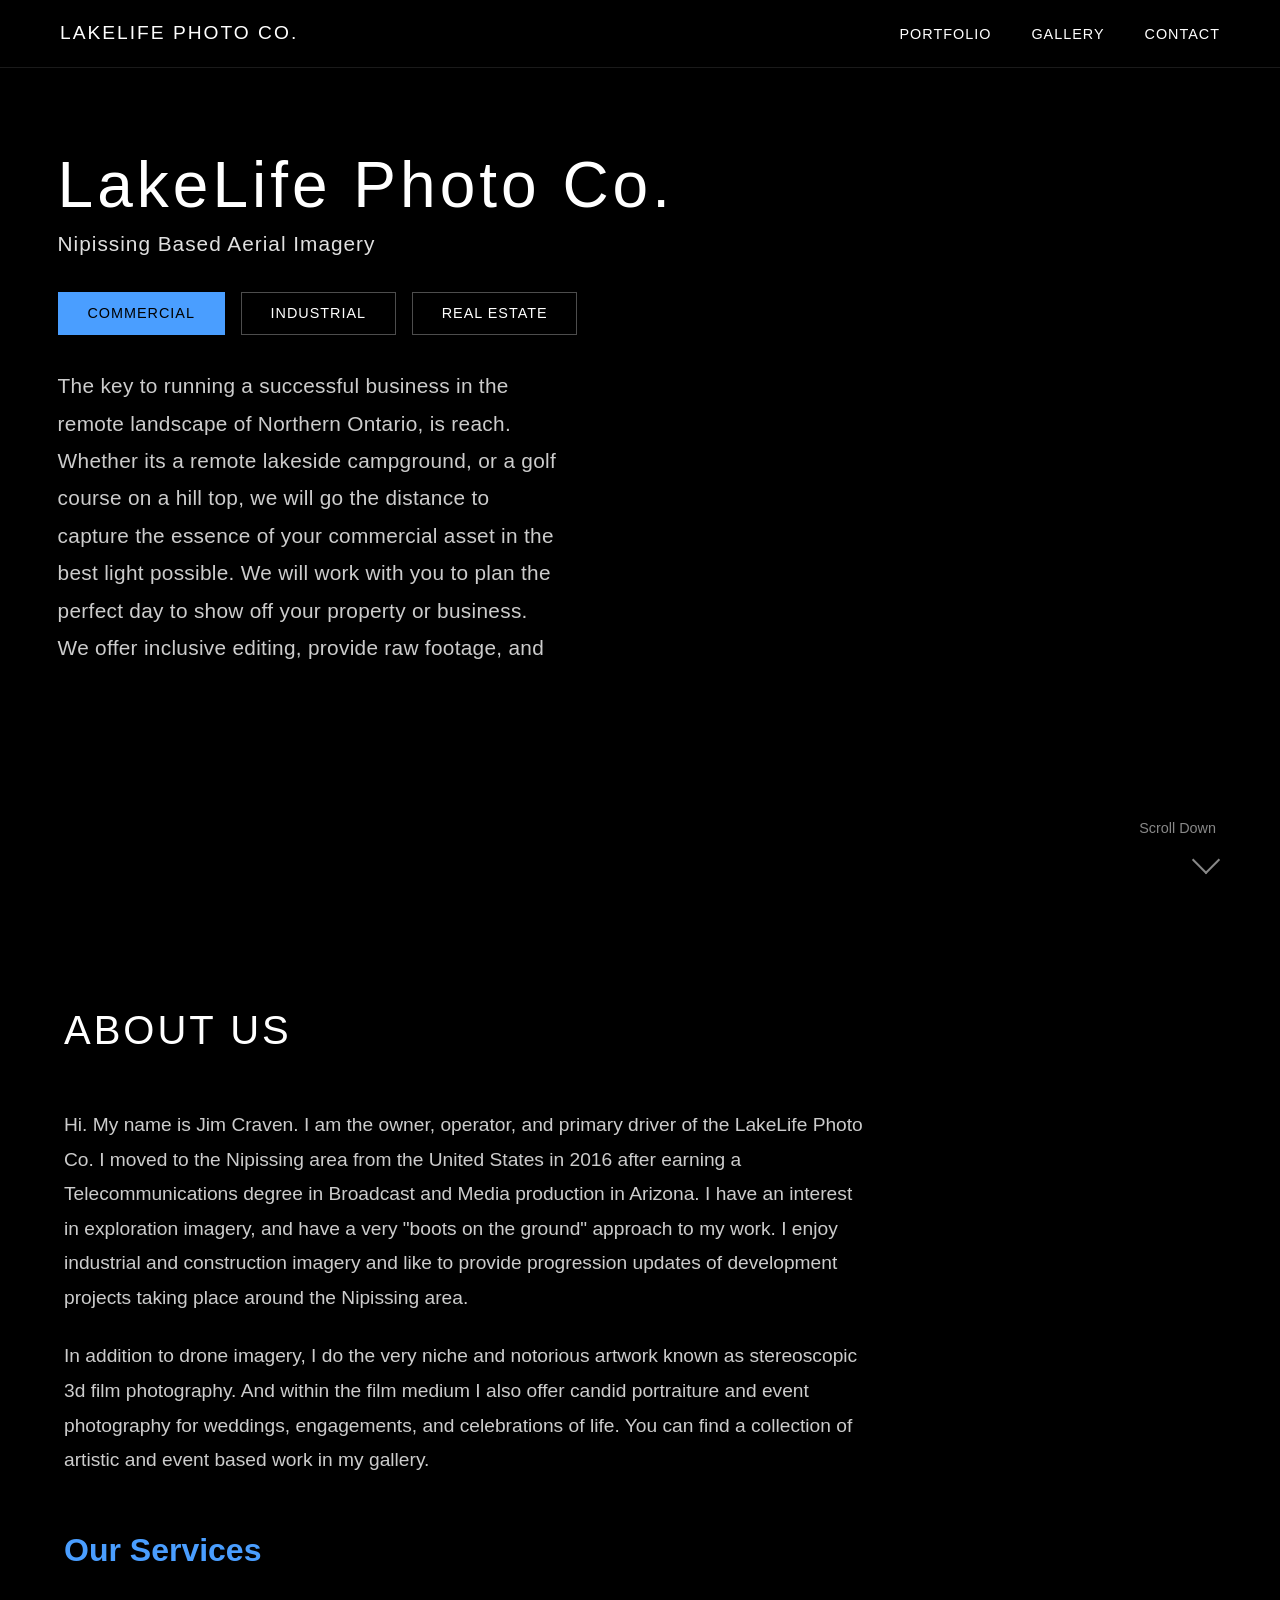
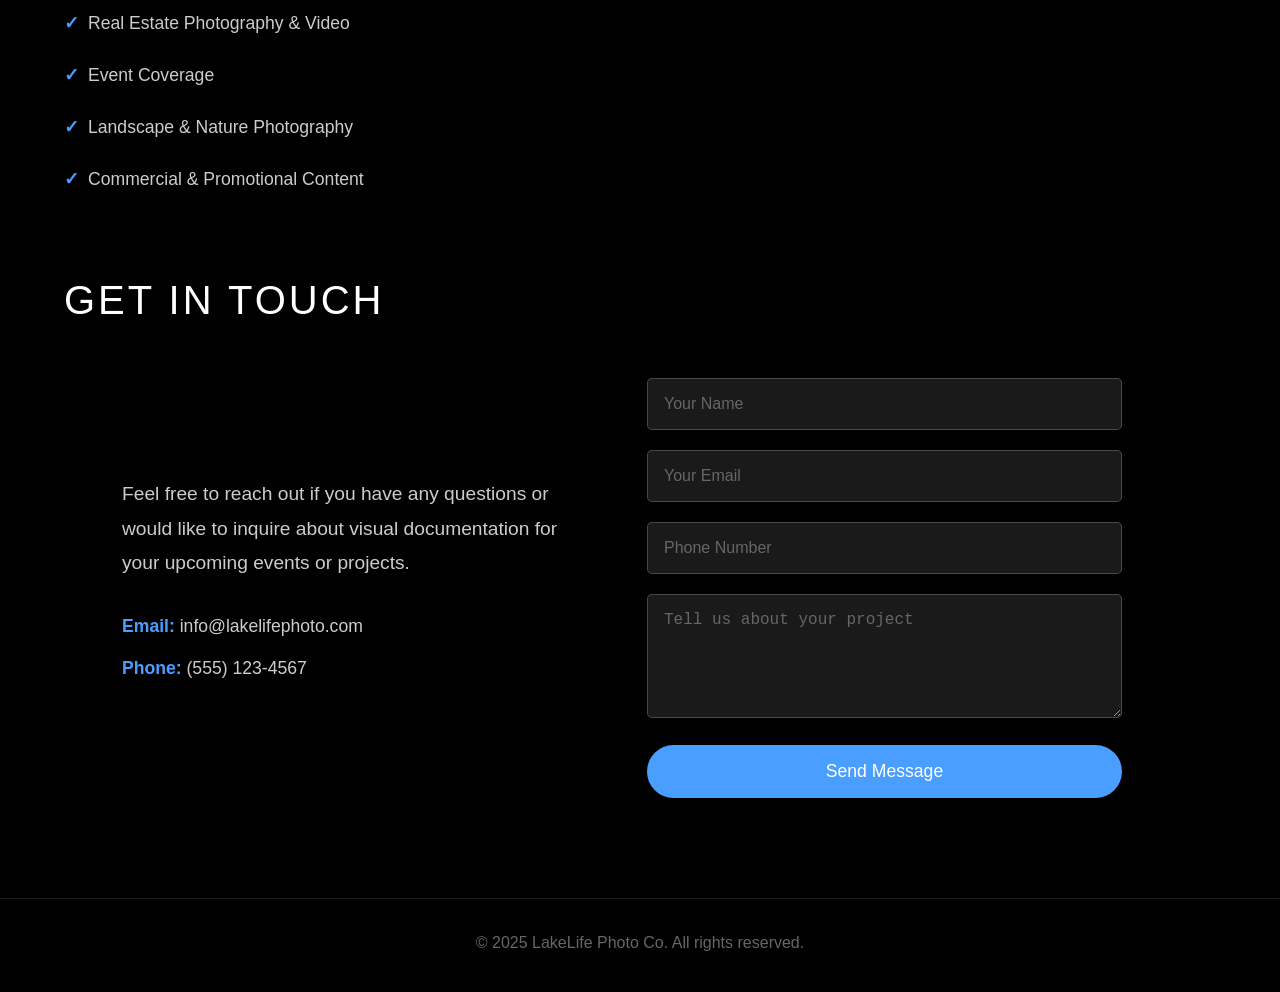
==== index.html @ 3dc4bd04 "Initial commit: Add drone website files" ====
<!DOCTYPE html>
<html lang="en">
<head>
    <meta charset="UTF-8">
    <meta name="viewport" content="width=device-width, initial-scale=1.0">
    <title>LakeLife Photo Co. - Drone Photography</title>
    <link rel="stylesheet" href="styles.css">
</head>
<body id="top">
    <!-- Navigation Bar -->
    <nav id="navbar">
        <div class="nav-container">
            <a href="#top" class="logo">LakeLife Photo Co.</a>
            <ul class="nav-links">
                <li><a href="#portfolio">Portfolio</a></li>
                <li><a href="gallery.html">Gallery</a></li>
                <li><a href="#contact">Contact</a></li>
            </ul>
            <div class="mobile-menu-toggle">
                <span></span>
                <span></span>
                <span></span>
            </div>
        </div>
    </nav>

    <!-- Hero Section -->
    <section id="portfolio" class="hero">
        <video class="hero-video active" autoplay muted playsinline data-sector="commercial" data-index="0">
            <source src="assets/commercial-1.mp4" type="video/mp4">
        </video>
        <video class="hero-video" muted playsinline data-sector="commercial" data-index="1">
            <source src="assets/commercial-2.mp4" type="video/mp4">
        </video>
        <video class="hero-video" muted playsinline data-sector="industrial" data-index="0">
            <source src="assets/industrial-1.mp4" type="video/mp4">
        </video>
        <video class="hero-video" muted playsinline data-sector="industrial" data-index="1">
            <source src="assets/industrial-2.mp4" type="video/mp4">
        </video>
        <video class="hero-video" muted playsinline data-sector="industrial" data-index="2">
            <source src="assets/industrial-3.mp4" type="video/mp4">
        </video>
        <video class="hero-video" muted playsinline data-sector="realestate" data-index="0">
            <source src="assets/realestate-1.mp4" type="video/mp4">
        </video>
        <video class="hero-video" muted playsinline data-sector="realestate" data-index="1">
            <source src="assets/realestate-2.mp4" type="video/mp4">
        </video>
        <div class="hero-content">
            <h1>LakeLife Photo Co.</h1>
            <p class="tagline">Nipissing Based Aerial Imagery</p>
            <div class="sector-buttons">
                <button class="sector-btn" data-sector="commercial">Commercial</button>
                <button class="sector-btn" data-sector="industrial">Industrial</button>
                <button class="sector-btn" data-sector="realestate">Real Estate</button>
            </div>
            <div class="sector-description">
                <div class="description-text" data-sector="commercial">
                    <p>The key to running a successful business in the remote landscape of Northern Ontario, is reach. Whether its a remote lakeside campground, or a golf course on a hill top, we will go the distance to capture the essence of your commercial asset in the best light possible. We will work with you to plan the perfect day to show off your property or business. We offer inclusive editing, provide raw footage, and</p>
                </div>
                <div class="description-text" data-sector="industrial">
                    <p>Getting imagery of big rigs and industrial equipment is always a privilege . Our goal is to help your company show off your construction projects from start to finish. That considered, industrial projects will often require repeat visits in order to document a clear progression of construction.</p>
                    <p>We offer detailed and service contracts that lock in designated routine visits to a location, and well as options for on demand visit requests. If something exciting is going on at the jobsite that wasn't explicitly defined in the contract, we do what we can to facilitate capturing key moments in development, at a moments notice.</p>
                </div>
                <div class="description-text" data-sector="realestate">
                    <p>Lorem ipsum dolor sit amet, consectetur adipiscing elit. Duis aute irure dolor in reprehenderit in voluptate velit esse cillum. Captivating real estate imagery that helps properties stand out and sell faster.</p>
                </div>
            </div>
        </div>
        <div class="scroll-indicator">
            <span>Scroll Down</span>
            <div class="arrow"></div>
        </div>
    </section>


    <!-- About/Contact Section -->
    <section id="contact" class="about contact">
        <div class="container">
            <h2>About Us</h2>
            <div class="about-content">
                <div class="about-text">
                    <p>Hi. My name is Jim Craven. I am the owner, operator, and primary driver of the LakeLife Photo Co. I moved to the Nipissing area from the United States in 2016 after earning a Telecommunications degree in Broadcast and Media production in Arizona. I have an interest in exploration imagery, and have a very "boots on the ground" approach to my work. I enjoy industrial and construction imagery and like to provide progression updates of development projects taking place around the Nipissing area.</p>
                    <p>In addition to drone imagery, I do the very niche and notorious artwork known as stereoscopic 3d film photography. And within the film medium I also offer candid portraiture and event photography for weddings, engagements, and celebrations of life. You can find a collection of artistic and event based work in my gallery.</p>
                    <div class="services">
                        <h3>Our Services</h3>
                        <ul>
                            <li>Real Estate Photography & Video</li>
                            <li>Event Coverage</li>
                            <li>Landscape & Nature Photography</li>
                            <li>Commercial & Promotional Content</li>
                        </ul>
                    </div>
                </div>
            </div>

            <h2 style="margin-top: 4rem;">Get In Touch</h2>
            <div class="contact-content">
                <div class="contact-info">
                    <p>Feel free to reach out if you have any questions or would like to inquire about visual documentation for your upcoming events or projects.</p>
                    <div class="info-item">
                        <strong>Email:</strong> info@lakelifephoto.com
                    </div>
                    <div class="info-item">
                        <strong>Phone:</strong> (555) 123-4567
                    </div>
                </div>
                <form class="contact-form">
                    <div class="form-group">
                        <input type="text" placeholder="Your Name" required>
                    </div>
                    <div class="form-group">
                        <input type="email" placeholder="Your Email" required>
                    </div>
                    <div class="form-group">
                        <input type="tel" placeholder="Phone Number">
                    </div>
                    <div class="form-group">
                        <textarea placeholder="Tell us about your project" rows="5" required></textarea>
                    </div>
                    <button type="submit" class="submit-button">Send Message</button>
                </form>
            </div>
        </div>
    </section>

    <!-- Footer -->
    <footer>
        <div class="container">
            <p>&copy; 2025 LakeLife Photo Co. All rights reserved.</p>
        </div>
    </footer>

    <script src="script.js"></script>
</body>
</html>
---- styles.css ----
/* Reset and Base Styles */
* {
    margin: 0;
    padding: 0;
    box-sizing: border-box;
}

html {
    scroll-behavior: smooth;
}

body {
    font-family: -apple-system, BlinkMacSystemFont, 'Inter', 'Helvetica Neue', Arial, sans-serif;
    background-color: #000000;
    color: #ffffff;
    line-height: 1.5;
    font-weight: 300;
    -webkit-font-smoothing: antialiased;
    -moz-osx-font-smoothing: grayscale;
    overflow-y: scroll;
    height: 100vh;
}

.container {
    max-width: 1200px;
    margin: 0 auto;
    padding: 0 20px;
}

/* Navigation Bar */
#navbar {
    position: fixed;
    top: 0;
    width: 100%;
    background-color: rgba(0, 0, 0, 0.95);
    backdrop-filter: blur(10px);
    z-index: 1000;
    border-bottom: 1px solid rgba(255, 255, 255, 0.1);
}

.nav-container {
    max-width: 1200px;
    margin: 0 auto;
    display: flex;
    justify-content: space-between;
    align-items: center;
    padding: 1.2rem 20px;
}

.logo {
    font-size: 1.2rem;
    font-weight: 400;
    letter-spacing: 2px;
    color: #ffffff;
    text-transform: uppercase;
    text-decoration: none;
    cursor: pointer;
    transition: color 0.3s ease;
}

.logo:hover {
    color: #4a9eff;
}

.nav-links {
    display: flex;
    list-style: none;
    gap: 2.5rem;
}

.nav-links a {
    color: #ffffff;
    text-decoration: none;
    font-size: 0.9rem;
    font-weight: 300;
    letter-spacing: 1px;
    text-transform: uppercase;
    transition: color 0.3s ease;
    position: relative;
}

.nav-links a:hover {
    color: #4a9eff;
}

.nav-links a::after {
    content: '';
    position: absolute;
    bottom: -5px;
    left: 0;
    width: 0;
    height: 2px;
    background-color: #4a9eff;
    transition: width 0.3s ease;
}

.nav-links a:hover::after {
    width: 100%;
}

.mobile-menu-toggle {
    display: none;
    flex-direction: column;
    cursor: pointer;
    gap: 5px;
}

.mobile-menu-toggle span {
    width: 25px;
    height: 3px;
    background-color: #ffffff;
    transition: all 0.3s ease;
}

/* Hero Section */
.hero {
    height: 100vh;
    display: flex;
    flex-direction: column;
    justify-content: flex-start;
    padding-top: 150px;
    position: relative;
    background-color: #000000;
    overflow: hidden;
}

.hero-video {
    position: absolute;
    top: 50%;
    right: 4.5%;
    transform: translateY(-50%);
    width: 62.5%;
    height: auto;
    object-fit: contain;
    opacity: 0;
    z-index: 1;
    display: none;
}

.hero-video.active {
    opacity: 1;
    display: block;
}

/* .hero::before {
    content: '';
    position: absolute;
    top: 0;
    left: 0;
    width: 100%;
    height: 100%;
    background: linear-gradient(120deg, rgba(0,0,0,1) 0%, rgba(0,0,0,1) 30%, rgba(0,0,0,0) 50%);
    z-index: 2;
    pointer-events: none;
} */

.hero-content {
    position: relative;
    z-index: 3;
    padding-left: 4.5%;
    max-width: 1200px;
}

.hero-content h1 {
    font-size: 4rem;
    font-weight: 200;
    margin-bottom: 0.5rem;
    letter-spacing: 4px;
    animation: fadeInUp 1s ease;
    text-align: left;
    line-height: 1.1;
    text-shadow: 0 4px 12px rgba(0, 0, 0, 0.8);
}

.tagline {
    font-size: 1.3rem;
    font-weight: 300;
    color: #e0e0e0;
    margin-bottom: 0.6rem;
    animation: fadeInUp 1s ease 0.2s backwards;
    text-align: left;
    letter-spacing: 1px;
    text-shadow: 0 3px 10px rgba(0, 0, 0, 0.8);
}

.sector-buttons {
    display: flex;
    gap: 1rem;
    margin-top: 2rem;
    animation: fadeInUp 1s ease 0.3s backwards;
}

.sector-btn {
    padding: 0.8rem 1.8rem;
    background-color: transparent;
    color: #ffffff;
    border: 1px solid rgba(255, 255, 255, 0.3);
    font-size: 0.9rem;
    font-weight: 300;
    letter-spacing: 1px;
    text-transform: uppercase;
    cursor: pointer;
    transition: all 0.3s ease;
    font-family: inherit;
    box-shadow: 0 4px 10px rgba(0, 0, 0, 0.6);
}

.sector-btn:hover {
    border-color: #4a9eff;
    color: #4a9eff;
    background-color: rgba(74, 158, 255, 0.1);
}

.sector-btn.active {
    background-color: #4a9eff;
    border-color: #4a9eff;
    color: #000000;
}

.sector-description {
    margin-top: 2rem;
    max-width: 500px;
    animation: fadeInUp 1s ease 0.4s backwards;
}

.description-text {
    display: none;
    font-size: 1.3rem;
    line-height: 1.8;
    color: #cccccc;
    font-weight: 300;
    letter-spacing: 0.3px;
}

.description-text[data-sector="commercial"] {
    display: block;
}

.description-text p {
    margin-bottom: 1.2rem;
}

.description-text p:last-child {
    margin-bottom: 0;
}

.scroll-indicator {
    position: absolute;
    bottom: 30px;
    right: 5%;
    display: flex;
    flex-direction: column;
    align-items: flex-end;
    color: #888888;
    animation: fadeInUp 1s ease 0.6s backwards;
    z-index: 2;
}

.scroll-indicator span {
    font-size: 0.9rem;
    margin-bottom: 10px;
}

.arrow {
    width: 20px;
    height: 20px;
    border-left: 2px solid #888888;
    border-bottom: 2px solid #888888;
    transform: rotate(-45deg);
    animation: bounce 2s infinite;
}

@keyframes fadeInUp {
    from {
        opacity: 0;
        transform: translateY(30px);
    }
    to {
        opacity: 1;
        transform: translateY(0);
    }
}

@keyframes bounce {
    0%, 20%, 50%, 80%, 100% {
        transform: rotate(-45deg) translateY(0);
    }
    40% {
        transform: rotate(-45deg) translateY(-10px);
    }
    60% {
        transform: rotate(-45deg) translateY(-5px);
    }
}

/* Portfolio Section */
.portfolio {
    padding: 100px 0;
    background-color: #000000;
}

.portfolio h2 {
    text-align: left;
    font-size: 2.5rem;
    font-weight: 300;
    margin-bottom: 3rem;
    letter-spacing: 3px;
    text-transform: uppercase;
}

.portfolio-grid {
    display: grid;
    grid-template-columns: repeat(auto-fit, minmax(350px, 1fr));
    gap: 30px;
    margin-top: 2rem;
}

.portfolio-item {
    position: relative;
    overflow: hidden;
    border-radius: 10px;
    aspect-ratio: 16/9;
    background-color: #1a1a1a;
    transition: transform 0.3s ease;
}

.portfolio-item:hover {
    transform: translateY(-5px);
}

.portfolio-item video {
    width: 100%;
    height: 100%;
    object-fit: cover;
    display: block;
}

.item-overlay {
    position: absolute;
    bottom: 0;
    left: 0;
    right: 0;
    padding: 1.5rem;
    background: linear-gradient(to top, rgba(0,0,0,0.9), transparent);
}

.item-overlay h3 {
    font-size: 1.3rem;
    color: #ffffff;
}

.placeholder {
    display: flex;
    align-items: center;
    justify-content: center;
    background-color: #000000;
    border: 2px dashed rgba(255, 255, 255, 0.2);
}

.placeholder-text {
    color: #666666;
    font-size: 1.1rem;
}

/* About Section */
.about {
    min-height: 100vh;
    padding: 100px 0;
    background-color: #000000;
}

.about .container {
    margin: 0;
    margin-left: 0;
    padding-left: 5%;
}

.about h2 {
    text-align: left;
    font-size: 2.5rem;
    font-weight: 300;
    margin-bottom: 3rem;
    letter-spacing: 3px;
    text-transform: uppercase;
}

.about-content {
    max-width: 800px;
}

.about-text p {
    font-size: 1.2rem;
    line-height: 1.8;
    margin-bottom: 1.5rem;
    color: #cccccc;
}

.services {
    margin-top: 3rem;
}

.services h3 {
    font-size: 2rem;
    margin-bottom: 1.5rem;
    color: #4a9eff;
}

.services ul {
    list-style: none;
}

.services li {
    font-size: 1.1rem;
    padding: 0.8rem 0;
    padding-left: 1.5rem;
    position: relative;
    color: #cccccc;
}

.services li::before {
    content: '✓';
    position: absolute;
    left: 0;
    color: #4a9eff;
    font-weight: bold;
}

/* Contact Section */
.contact {
    min-height: 100vh;
    padding: 100px 0;
    background-color: #000000;
}

.contact h2 {
    text-align: left;
    font-size: 2.5rem;
    font-weight: 300;
    margin-bottom: 3rem;
    letter-spacing: 3px;
    text-transform: uppercase;
}

.contact-content {
    display: grid;
    grid-template-columns: 1fr 1fr;
    gap: 50px;
    max-width: 1000px;
    margin: 0 auto;
}

.contact-info {
    display: flex;
    flex-direction: column;
    justify-content: center;
}

.contact-info p {
    font-size: 1.2rem;
    line-height: 1.8;
    margin-bottom: 2rem;
    color: #cccccc;
}

.info-item {
    margin-bottom: 1rem;
    font-size: 1.1rem;
    color: #cccccc;
}

.info-item strong {
    color: #4a9eff;
}

.contact-form {
    display: flex;
    flex-direction: column;
    gap: 20px;
}

.form-group input,
.form-group textarea {
    width: 100%;
    padding: 1rem;
    background-color: #1a1a1a;
    border: 1px solid rgba(255, 255, 255, 0.2);
    border-radius: 5px;
    color: #ffffff;
    font-size: 1rem;
    transition: border-color 0.3s ease;
}

.form-group input:focus,
.form-group textarea:focus {
    outline: none;
    border-color: #4a9eff;
}

.form-group input::placeholder,
.form-group textarea::placeholder {
    color: #666666;
}

.submit-button {
    padding: 1rem 2rem;
    background-color: #4a9eff;
    color: #ffffff;
    border: none;
    border-radius: 50px;
    font-size: 1.1rem;
    cursor: pointer;
    transition: all 0.3s ease;
}

.submit-button:hover {
    background-color: #3a8eef;
    transform: translateY(-2px);
    box-shadow: 0 5px 15px rgba(74, 158, 255, 0.3);
}

/* Footer */
footer {
    padding: 2rem 0;
    background-color: #000000;
    text-align: center;
    border-top: 1px solid rgba(255, 255, 255, 0.1);
}

footer p {
    color: #666666;
}

/* Responsive Design */
@media (max-width: 768px) {
    .nav-links {
        display: none;
    }

    .mobile-menu-toggle {
        display: flex;
    }

    .hero-content {
        padding-left: 5%;
    }

    .hero-content h1 {
        font-size: 2.5rem;
    }

    .tagline {
        font-size: 1.2rem;
    }

    .sectors {
        font-size: 1rem;
    }

    .scroll-indicator {
        left: 5%;
    }

    .portfolio h2,
    .about h2,
    .contact h2 {
        font-size: 2rem;
    }

    .portfolio-grid {
        grid-template-columns: 1fr;
    }

    .contact-content {
        grid-template-columns: 1fr;
    }

    .services h3 {
        font-size: 1.5rem;
    }
}

@media (max-width: 480px) {
    .hero-content h1 {
        font-size: 2rem;
    }

    .tagline {
        font-size: 1rem;
    }

    .cta-button {
        padding: 0.8rem 1.8rem;
        font-size: 1rem;
    }
}
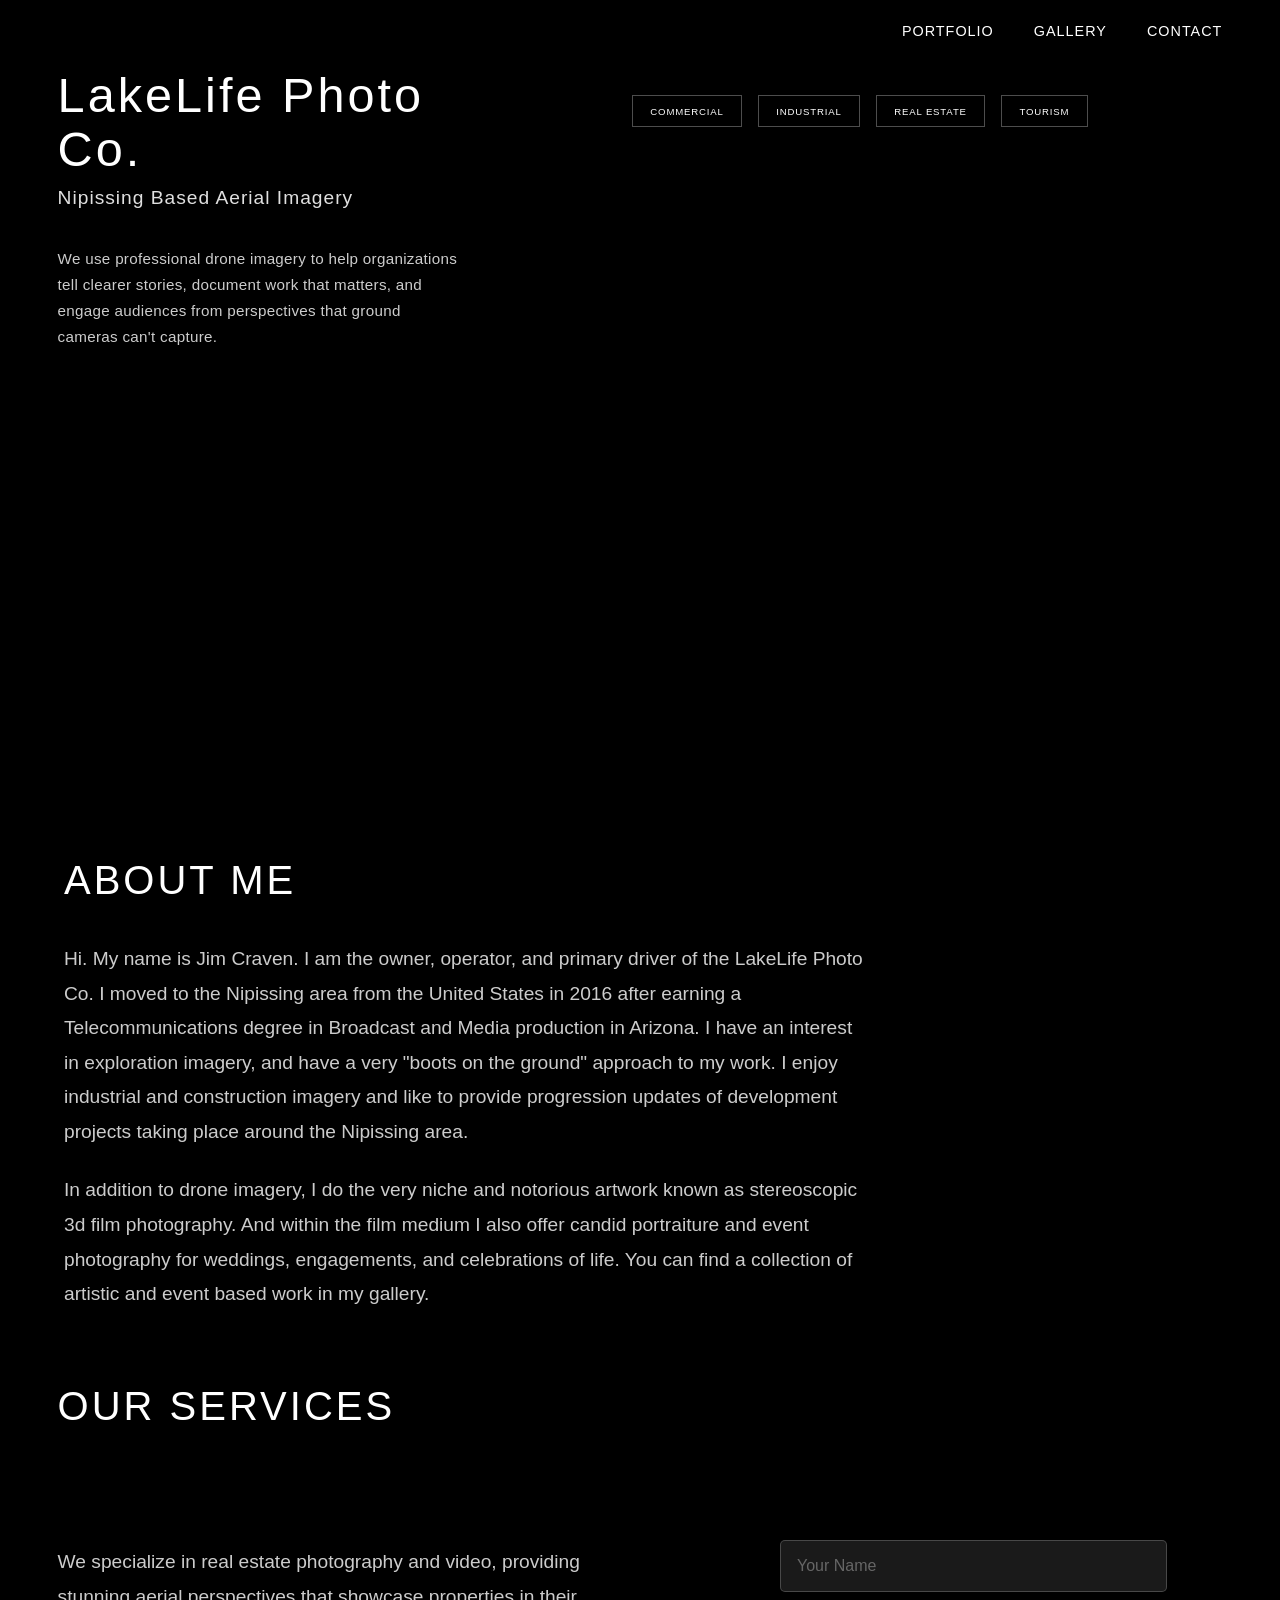
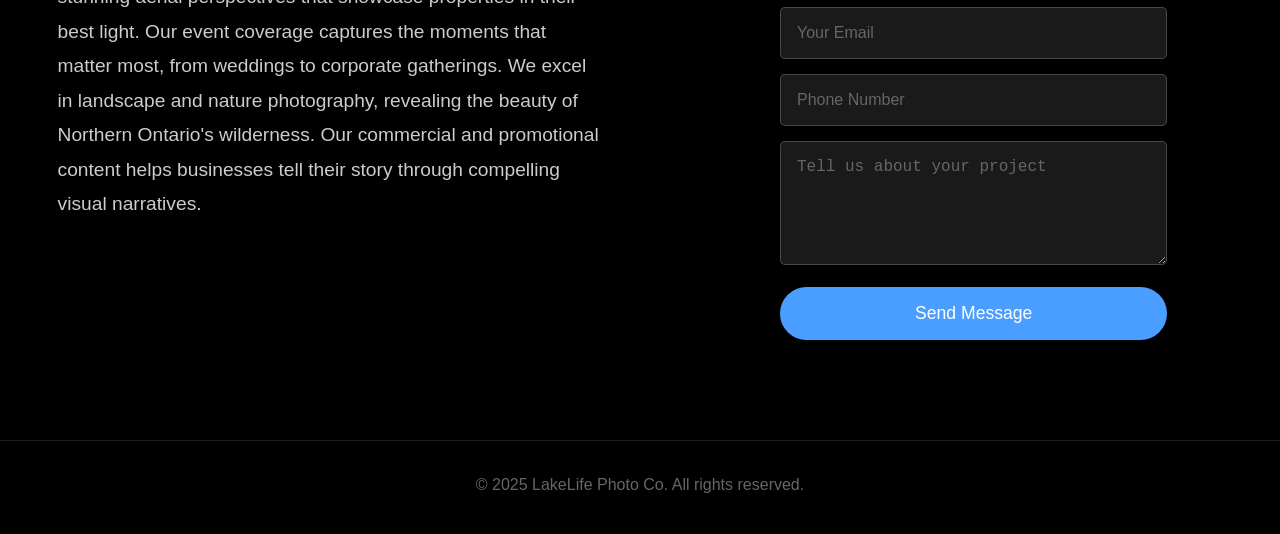
==== commit b43a0aed: "Save two-column layout with sector switching - Left column: Title, tagline, and value statements - R" ====
--- a/index.html
+++ b/index.html
@@ -10,7 +10,6 @@
     <!-- Navigation Bar -->
     <nav id="navbar">
         <div class="nav-container">
-            <a href="#top" class="logo">LakeLife Photo Co.</a>
             <ul class="nav-links">
                 <li><a href="#portfolio">Portfolio</a></li>
                 <li><a href="gallery.html">Gallery</a></li>
@@ -26,48 +25,75 @@
 
     <!-- Hero Section -->
     <section id="portfolio" class="hero">
-        <video class="hero-video active" autoplay muted playsinline data-sector="commercial" data-index="0">
-            <source src="assets/commercial-1.mp4" type="video/mp4">
-        </video>
-        <video class="hero-video" muted playsinline data-sector="commercial" data-index="1">
-            <source src="assets/commercial-2.mp4" type="video/mp4">
-        </video>
-        <video class="hero-video" muted playsinline data-sector="industrial" data-index="0">
-            <source src="assets/industrial-1.mp4" type="video/mp4">
-        </video>
-        <video class="hero-video" muted playsinline data-sector="industrial" data-index="1">
-            <source src="assets/industrial-2.mp4" type="video/mp4">
-        </video>
-        <video class="hero-video" muted playsinline data-sector="industrial" data-index="2">
-            <source src="assets/industrial-3.mp4" type="video/mp4">
-        </video>
-        <video class="hero-video" muted playsinline data-sector="realestate" data-index="0">
-            <source src="assets/realestate-1.mp4" type="video/mp4">
-        </video>
-        <video class="hero-video" muted playsinline data-sector="realestate" data-index="1">
-            <source src="assets/realestate-2.mp4" type="video/mp4">
-        </video>
-        <div class="hero-content">
-            <h1>LakeLife Photo Co.</h1>
-            <p class="tagline">Nipissing Based Aerial Imagery</p>
-            <div class="sector-buttons">
-                <button class="sector-btn" data-sector="commercial">Commercial</button>
-                <button class="sector-btn" data-sector="industrial">Industrial</button>
-                <button class="sector-btn" data-sector="realestate">Real Estate</button>
+        <div class="hero-layout">
+            <!-- Left Column: Title and Tagline -->
+            <div class="hero-content">
+                <h1>LakeLife Photo Co.</h1>
+                <p class="tagline">Nipissing Based Aerial Imagery</p>
+
+                <div class="sector-description">
+                    <div class="description-text active" data-sector="default">
+                        <p>We use professional drone imagery to help organizations tell clearer stories, document work that matters, and engage audiences from perspectives that ground cameras can't capture.</p>
+                    </div>
+                    <div class="description-text" data-sector="commercial">
+                        <p>The key to running a successful business in the remote landscape of Northern Ontario, is reach. Whether it's a remote lakeside campground, or a golf course on a hill top, we will go the distance to capture the essence of your commercial asset in the best light possible.</p>
+                    </div>
+                    <div class="description-text" data-sector="industrial">
+                        <p>Getting imagery of big rigs and industrial equipment is always a privilege. Our goal is to help your company show off your construction projects from start to finish. We offer detailed service contracts that lock in designated routine visits to a location, as well as options for on demand visit requests.</p>
+                    </div>
+                    <div class="description-text" data-sector="realestate">
+                        <p>Captivating real estate imagery that helps properties stand out and sell faster. Our aerial perspectives showcase homes and land in their best light, giving potential buyers a complete view of the property.</p>
+                    </div>
+                    <div class="description-text" data-sector="tourism">
+                        <p>Showcase the beauty and adventure of your destination with stunning aerial footage that inspires travelers and captures the essence of what makes your location special.</p>
+                    </div>
+                </div>
             </div>
-            <div class="sector-description">
-                <div class="description-text" data-sector="commercial">
-                    <p>The key to running a successful business in the remote landscape of Northern Ontario, is reach. Whether its a remote lakeside campground, or a golf course on a hill top, we will go the distance to capture the essence of your commercial asset in the best light possible. We will work with you to plan the perfect day to show off your property or business. We offer inclusive editing, provide raw footage, and</p>
+
+            <!-- Right Column: Buttons and Videos -->
+            <div class="hero-video-section">
+                <div class="sector-buttons">
+                    <button class="sector-btn" data-sector="commercial">Commercial</button>
+                    <button class="sector-btn" data-sector="industrial">Industrial</button>
+                    <button class="sector-btn" data-sector="realestate">Real Estate</button>
+                    <button class="sector-btn" data-sector="tourism">Tourism</button>
                 </div>
-                <div class="description-text" data-sector="industrial">
-                    <p>Getting imagery of big rigs and industrial equipment is always a privilege . Our goal is to help your company show off your construction projects from start to finish. That considered, industrial projects will often require repeat visits in order to document a clear progression of construction.</p>
-                    <p>We offer detailed and service contracts that lock in designated routine visits to a location, and well as options for on demand visit requests. If something exciting is going on at the jobsite that wasn't explicitly defined in the contract, we do what we can to facilitate capturing key moments in development, at a moments notice.</p>
-                </div>
-                <div class="description-text" data-sector="realestate">
-                    <p>Lorem ipsum dolor sit amet, consectetur adipiscing elit. Duis aute irure dolor in reprehenderit in voluptate velit esse cillum. Captivating real estate imagery that helps properties stand out and sell faster.</p>
+
+                <div class="video-container">
+                    <video class="hero-video active" autoplay muted loop playsinline data-sector="default">
+                        <source src="assets/default-hero.mp4" type="video/mp4">
+                    </video>
+                    <video class="hero-video" muted playsinline data-sector="commercial" data-index="0">
+                        <source src="assets/commercial-1.mp4" type="video/mp4">
+                    </video>
+                    <video class="hero-video" muted playsinline data-sector="commercial" data-index="1">
+                        <source src="assets/commercial-2.mp4" type="video/mp4">
+                    </video>
+                    <video class="hero-video" muted playsinline data-sector="industrial" data-index="0">
+                        <source src="assets/industrial-1.mp4" type="video/mp4">
+                    </video>
+                    <video class="hero-video" muted playsinline data-sector="industrial" data-index="1">
+                        <source src="assets/industrial-2.mp4" type="video/mp4">
+                    </video>
+                    <video class="hero-video" muted playsinline data-sector="industrial" data-index="2">
+                        <source src="assets/industrial-3.mp4" type="video/mp4">
+                    </video>
+                    <video class="hero-video" muted playsinline data-sector="realestate" data-index="0">
+                        <source src="assets/realestate-1.mp4" type="video/mp4">
+                    </video>
+                    <video class="hero-video" muted playsinline data-sector="realestate" data-index="1">
+                        <source src="assets/realestate-2.mp4" type="video/mp4">
+                    </video>
+                    <video class="hero-video" muted playsinline data-sector="tourism" data-index="0">
+                        <source src="assets/tourism-1.mp4" type="video/mp4">
+                    </video>
+                    <video class="hero-video" muted playsinline data-sector="tourism" data-index="1">
+                        <source src="assets/tourism-2.mp4" type="video/mp4">
+                    </video>
                 </div>
             </div>
         </div>
+
         <div class="scroll-indicator">
             <span>Scroll Down</span>
             <div class="arrow"></div>
@@ -78,33 +104,20 @@
     <!-- About/Contact Section -->
     <section id="contact" class="about contact">
         <div class="container">
-            <h2>About Us</h2>
+            <h2>About Me</h2>
             <div class="about-content">
                 <div class="about-text">
                     <p>Hi. My name is Jim Craven. I am the owner, operator, and primary driver of the LakeLife Photo Co. I moved to the Nipissing area from the United States in 2016 after earning a Telecommunications degree in Broadcast and Media production in Arizona. I have an interest in exploration imagery, and have a very "boots on the ground" approach to my work. I enjoy industrial and construction imagery and like to provide progression updates of development projects taking place around the Nipissing area.</p>
                     <p>In addition to drone imagery, I do the very niche and notorious artwork known as stereoscopic 3d film photography. And within the film medium I also offer candid portraiture and event photography for weddings, engagements, and celebrations of life. You can find a collection of artistic and event based work in my gallery.</p>
-                    <div class="services">
-                        <h3>Our Services</h3>
-                        <ul>
-                            <li>Real Estate Photography & Video</li>
-                            <li>Event Coverage</li>
-                            <li>Landscape & Nature Photography</li>
-                            <li>Commercial & Promotional Content</li>
-                        </ul>
-                    </div>
                 </div>
             </div>
+        </div>
 
-            <h2 style="margin-top: 4rem;">Get In Touch</h2>
+        <div class="contact-section-wrapper">
+            <h2 style="margin-top: 4rem;">Our Services</h2>
             <div class="contact-content">
                 <div class="contact-info">
-                    <p>Feel free to reach out if you have any questions or would like to inquire about visual documentation for your upcoming events or projects.</p>
-                    <div class="info-item">
-                        <strong>Email:</strong> info@lakelifephoto.com
-                    </div>
-                    <div class="info-item">
-                        <strong>Phone:</strong> (555) 123-4567
-                    </div>
+                    <p>We specialize in real estate photography and video, providing stunning aerial perspectives that showcase properties in their best light. Our event coverage captures the moments that matter most, from weddings to corporate gatherings. We excel in landscape and nature photography, revealing the beauty of Northern Ontario's wilderness. Our commercial and promotional content helps businesses tell their story through compelling visual narratives.</p>
                 </div>
                 <form class="contact-form">
                     <div class="form-group">
--- a/styles.css
+++ b/styles.css
@@ -32,19 +32,17 @@
     position: fixed;
     top: 0;
     width: 100%;
-    background-color: rgba(0, 0, 0, 0.95);
-    backdrop-filter: blur(10px);
+    background-color: transparent;
     z-index: 1000;
-    border-bottom: 1px solid rgba(255, 255, 255, 0.1);
 }
 
 .nav-container {
-    max-width: 1200px;
-    margin: 0 auto;
-    display: flex;
-    justify-content: space-between;
+    max-width: 100%;
+    margin: 0;
+    display: flex;
+    justify-content: flex-end;
     align-items: center;
-    padding: 1.2rem 20px;
+    padding: 1.2rem 4.5%;
 }
 
 .logo {
@@ -114,26 +112,58 @@
 
 /* Hero Section */
 .hero {
-    height: 100vh;
+    min-height: 100vh;
     display: flex;
     flex-direction: column;
     justify-content: flex-start;
-    padding-top: 150px;
     position: relative;
     background-color: #000000;
     overflow: hidden;
+    margin-bottom: -150px;
+    padding-top: 0;
+}
+
+.hero-layout {
+    display: flex;
+    align-items: flex-start;
+    justify-content: space-between;
+    width: 100%;
+    height: 100%;
+    padding: 0 4.5%;
+    gap: 2rem;
+}
+
+/* Left Column - Title and Tagline */
+.hero-content {
+    flex: 0 0 35%;
+    display: flex;
+    flex-direction: column;
+    justify-content: flex-start;
+    padding-top: calc(4rem + 5px);
+    z-index: 3;
+}
+
+/* Right Column - Video Section */
+.hero-video-section {
+    flex: 1;
+    display: flex;
+    flex-direction: column;
+    align-items: center;
+    justify-content: flex-start;
+    position: relative;
+    padding-top: 1.2rem;
+}
+
+.video-container {
+    width: 100%;
+    position: relative;
 }
 
 .hero-video {
-    position: absolute;
-    top: 50%;
-    right: 4.5%;
-    transform: translateY(-50%);
-    width: 62.5%;
+    width: 100%;
     height: auto;
     object-fit: contain;
     opacity: 0;
-    z-index: 1;
     display: none;
 }
 
@@ -142,30 +172,11 @@
     display: block;
 }
 
-/* .hero::before {
-    content: '';
-    position: absolute;
-    top: 0;
-    left: 0;
-    width: 100%;
-    height: 100%;
-    background: linear-gradient(120deg, rgba(0,0,0,1) 0%, rgba(0,0,0,1) 30%, rgba(0,0,0,0) 50%);
-    z-index: 2;
-    pointer-events: none;
-} */
-
-.hero-content {
-    position: relative;
-    z-index: 3;
-    padding-left: 4.5%;
-    max-width: 1200px;
-}
-
 .hero-content h1 {
-    font-size: 4rem;
+    font-size: clamp(2.2rem, 3.8vw, 3.4rem);
     font-weight: 200;
     margin-bottom: 0.5rem;
-    letter-spacing: 4px;
+    letter-spacing: 3px;
     animation: fadeInUp 1s ease;
     text-align: left;
     line-height: 1.1;
@@ -173,7 +184,7 @@
 }
 
 .tagline {
-    font-size: 1.3rem;
+    font-size: clamp(0.9rem, 1.5vw, 1.3rem);
     font-weight: 300;
     color: #e0e0e0;
     margin-bottom: 0.6rem;
@@ -185,24 +196,50 @@
 
 .sector-buttons {
     display: flex;
-    gap: 1rem;
-    margin-top: 2rem;
+    gap: clamp(0.5rem, 1.2vw, 1.3rem);
+    margin-top: calc(4rem + 12px);
+    margin-bottom: calc(2.5rem - 9px);
     animation: fadeInUp 1s ease 0.3s backwards;
+    justify-content: center;
+}
+
+.sector-description {
+    margin-top: 1.5rem;
+}
+
+.description-text {
+    display: none;
+    font-size: clamp(0.95rem, 1.1vw, 1.1rem);
+    line-height: 1.7;
+    color: #cccccc;
+    font-weight: 300;
+    letter-spacing: 0.3px;
+    text-align: left;
+}
+
+.description-text.active {
+    display: block;
+}
+
+.description-text p {
+    margin-bottom: 0;
 }
 
 .sector-btn {
-    padding: 0.8rem 1.8rem;
+    padding: clamp(0.3rem, 0.5vw + 0.2rem, 0.72rem) clamp(0.6rem, 1vw + 0.3rem, 1.62rem);
     background-color: transparent;
     color: #ffffff;
     border: 1px solid rgba(255, 255, 255, 0.3);
-    font-size: 0.9rem;
+    font-size: clamp(0.45rem, 0.5vw + 0.2rem, 0.81rem);
     font-weight: 300;
-    letter-spacing: 1px;
+    letter-spacing: clamp(0.3px, 0.05vw + 0.2px, 1px);
     text-transform: uppercase;
     cursor: pointer;
     transition: all 0.3s ease;
     font-family: inherit;
     box-shadow: 0 4px 10px rgba(0, 0, 0, 0.6);
+    flex-shrink: 1;
+    white-space: nowrap;
 }
 
 .sector-btn:hover {
@@ -217,43 +254,16 @@
     color: #000000;
 }
 
-.sector-description {
-    margin-top: 2rem;
-    max-width: 500px;
-    animation: fadeInUp 1s ease 0.4s backwards;
-}
-
-.description-text {
-    display: none;
-    font-size: 1.3rem;
-    line-height: 1.8;
-    color: #cccccc;
-    font-weight: 300;
-    letter-spacing: 0.3px;
-}
-
-.description-text[data-sector="commercial"] {
-    display: block;
-}
-
-.description-text p {
-    margin-bottom: 1.2rem;
-}
-
-.description-text p:last-child {
-    margin-bottom: 0;
-}
 
 .scroll-indicator {
     position: absolute;
     bottom: 30px;
-    right: 5%;
-    display: flex;
+    left: 50%;
+    transform: translateX(-50%);
+    display: none;
     flex-direction: column;
-    align-items: flex-end;
-    color: #888888;
-    animation: fadeInUp 1s ease 0.6s backwards;
-    z-index: 2;
+    align-items: center;
+    z-index: 10;
 }
 
 .scroll-indicator span {
@@ -367,6 +377,8 @@
     min-height: 100vh;
     padding: 100px 0;
     background-color: #000000;
+    position: relative;
+    z-index: 10;
 }
 
 .about .container {
@@ -377,11 +389,14 @@
 
 .about h2 {
     text-align: left;
-    font-size: 2.5rem;
+    font-size: clamp(1.2rem, 5vw, 2.5rem);
     font-weight: 300;
-    margin-bottom: 3rem;
-    letter-spacing: 3px;
+    margin-top: 0;
+    margin-bottom: 2rem;
+    letter-spacing: clamp(1px, 0.3vw, 3px);
     text-transform: uppercase;
+    position: relative;
+    z-index: 11;
 }
 
 .about-content {
@@ -432,11 +447,15 @@
     background-color: #000000;
 }
 
-.contact h2 {
+.contact-section-wrapper {
+    padding: 0 4.5%;
+}
+
+.contact-section-wrapper h2 {
     text-align: left;
     font-size: 2.5rem;
     font-weight: 300;
-    margin-bottom: 3rem;
+    margin-bottom: 1.5rem;
     letter-spacing: 3px;
     text-transform: uppercase;
 }
@@ -444,9 +463,9 @@
 .contact-content {
     display: grid;
     grid-template-columns: 1fr 1fr;
-    gap: 50px;
-    max-width: 1000px;
-    margin: 0 auto;
+    gap: 80px;
+    max-width: 100%;
+    margin: 0;
 }
 
 .contact-info {
@@ -475,7 +494,11 @@
 .contact-form {
     display: flex;
     flex-direction: column;
-    gap: 20px;
+    gap: 15px;
+    max-width: 450px;
+    margin-left: 100px;
+    margin-right: 55px;
+    margin-top: 80px;
 }
 
 .form-group input,
@@ -531,6 +554,12 @@
 }
 
 /* Responsive Design */
+@media (max-width: 1200px) {
+    .sector-buttons {
+        flex-wrap: wrap;
+    }
+}
+
 @media (max-width: 768px) {
     .nav-links {
         display: none;
@@ -540,28 +569,104 @@
         display: flex;
     }
 
+    /* Smaller nav logo on mobile to prevent wrapping */
+    .logo {
+        font-size: 0.85rem;
+        letter-spacing: 1px;
+    }
+
+    /* Mobile Hero Layout - Vertical Stack */
+    .hero {
+        padding-top: 80px;
+        padding-bottom: 2rem;
+        height: auto;
+        min-height: auto;
+        margin-bottom: 0;
+    }
+
+    .hero-layout {
+        flex-direction: column;
+        padding: 0 5%;
+        gap: 1rem;
+    }
+
+    /* Hide title and tagline on mobile */
     .hero-content {
-        padding-left: 5%;
-    }
-
-    .hero-content h1 {
-        font-size: 2.5rem;
-    }
-
-    .tagline {
-        font-size: 1.2rem;
-    }
-
-    .sectors {
-        font-size: 1rem;
-    }
-
+        display: none;
+    }
+
+    /* Video section takes full width */
+    .hero-video-section {
+        flex: none;
+        width: 100%;
+    }
+
+    .sector-buttons {
+        gap: 0.5rem;
+        margin-bottom: 1rem;
+    }
+
+    .sector-btn {
+        font-size: 0.7rem;
+        padding: 0.6rem 0.9rem;
+        letter-spacing: 0.5px;
+    }
+
+    .sector-description {
+        max-width: 100%;
+        text-align: center;
+        margin-top: 1rem;
+    }
+
+    .description-text {
+        font-size: 0.95rem;
+        line-height: 1.6;
+        text-align: center;
+    }
+
+    .video-container {
+        width: 100%;
+    }
+
+    .hero-video {
+        width: 100%;
+    }
+
+
+    /* Hide scroll indicator on mobile */
     .scroll-indicator {
-        left: 5%;
+        display: none;
+    }
+
+    /* Reduce About section top padding on mobile */
+    .about {
+        padding: 40px 0 100px 0;
+        position: relative;
+        z-index: 10;
+    }
+
+    /* Fluid scaling About Us header on mobile */
+    .about h2 {
+        font-size: clamp(0.9rem, 3vw, 1.2rem);
+        word-wrap: break-word;
+        overflow-wrap: break-word;
+        max-width: 100%;
+    }
+
+    .about .container {
+        overflow: visible;
+        max-width: 100%;
+    }
+
+    /* Match About Us paragraph text to description text size and spacing */
+    .about-text p {
+        font-size: 1rem !important;
+        line-height: 1.6;
+        margin-bottom: 1.2rem;
+        letter-spacing: 0.3px;
     }
 
     .portfolio h2,
-    .about h2,
     .contact h2 {
         font-size: 2rem;
     }
@@ -580,16 +685,18 @@
 }
 
 @media (max-width: 480px) {
-    .hero-content h1 {
-        font-size: 2rem;
-    }
-
-    .tagline {
-        font-size: 1rem;
-    }
-
-    .cta-button {
-        padding: 0.8rem 1.8rem;
-        font-size: 1rem;
-    }
-}
+    /* Even smaller buttons on very small phones */
+    .sector-btn {
+        font-size: 0.65rem;
+        padding: 0.5rem 0.7rem;
+        letter-spacing: 0.3px;
+    }
+
+    .sector-buttons {
+        gap: 0.4rem;
+    }
+
+    .description-text {
+        font-size: 0.9rem;
+    }
+}
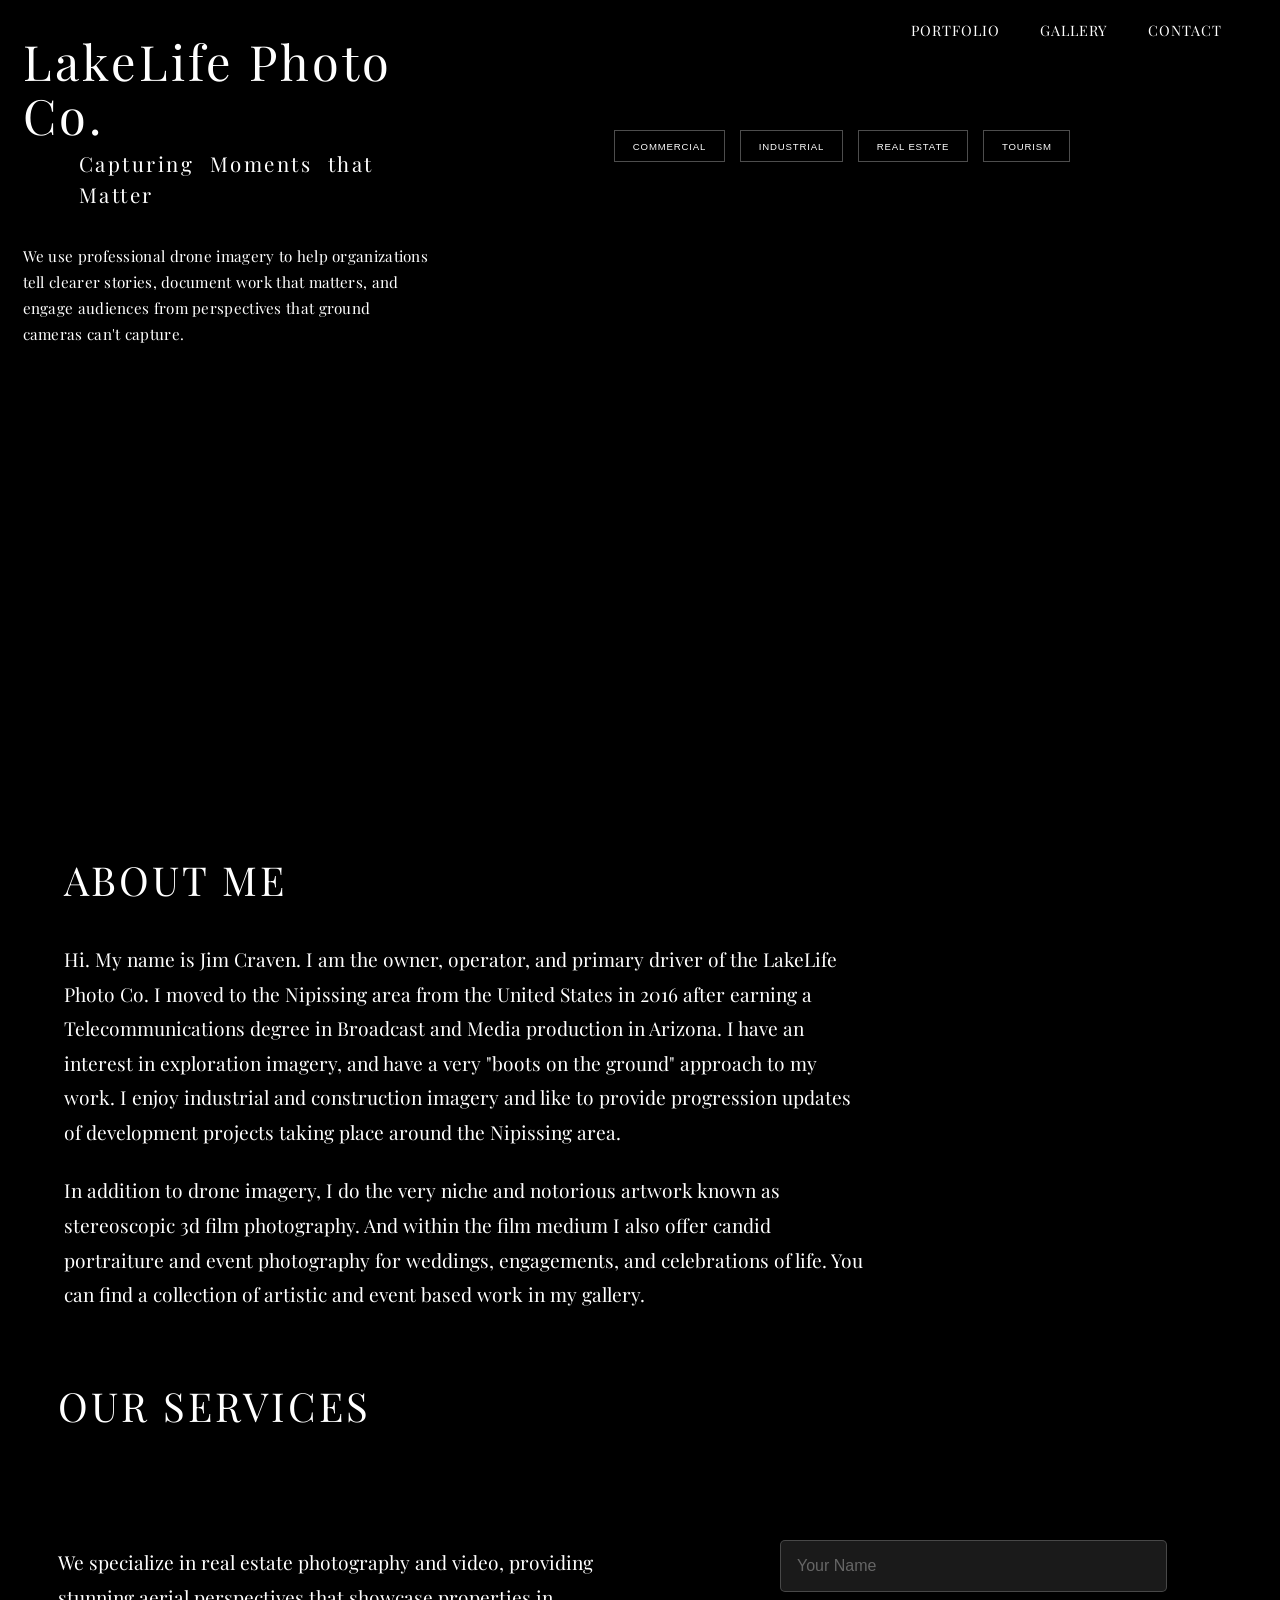
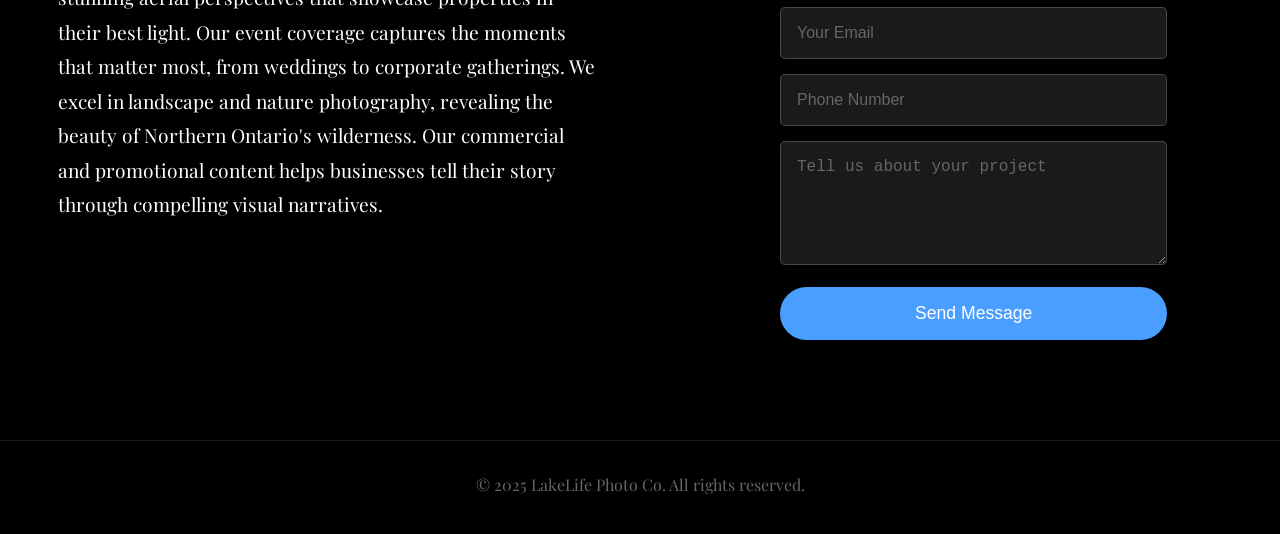
==== commit 2d62e6c8: "Update typography and refine responsive design - Add Playfair Display font for headers and navigatio" ====
--- a/index.html
+++ b/index.html
@@ -4,6 +4,9 @@
     <meta charset="UTF-8">
     <meta name="viewport" content="width=device-width, initial-scale=1.0">
     <title>LakeLife Photo Co. - Drone Photography</title>
+    <link rel="preconnect" href="https://fonts.googleapis.com">
+    <link rel="preconnect" href="https://fonts.gstatic.com" crossorigin>
+    <link href="https://fonts.googleapis.com/css2?family=Playfair+Display:wght@400;500;600;700&display=swap" rel="stylesheet">
     <link rel="stylesheet" href="styles.css">
 </head>
 <body id="top">
@@ -29,7 +32,7 @@
             <!-- Left Column: Title and Tagline -->
             <div class="hero-content">
                 <h1>LakeLife Photo Co.</h1>
-                <p class="tagline">Nipissing Based Aerial Imagery</p>
+                <p class="tagline">Capturing Moments that Matter</p>
 
                 <div class="sector-description">
                     <div class="description-text active" data-sector="default">
--- a/styles.css
+++ b/styles.css
@@ -21,6 +21,16 @@
     height: 100vh;
 }
 
+/* Playfair Display for titles and paragraphs */
+h1, h2, h3, h4, h5, h6, p {
+    font-family: 'Playfair Display', serif;
+}
+
+/* Playfair Display for navigation */
+.nav-links a, .logo {
+    font-family: 'Playfair Display', serif;
+}
+
 .container {
     max-width: 1200px;
     margin: 0 auto;
@@ -33,6 +43,10 @@
     top: 0;
     width: 100%;
     background-color: transparent;
+    background-image: none;
+    box-shadow: none;
+    border: none;
+    border-bottom: none;
     z-index: 1000;
 }
 
@@ -43,6 +57,9 @@
     justify-content: flex-end;
     align-items: center;
     padding: 1.2rem 4.5%;
+    box-shadow: none;
+    border: none;
+    background: none;
 }
 
 .logo {
@@ -139,7 +156,8 @@
     display: flex;
     flex-direction: column;
     justify-content: flex-start;
-    padding-top: calc(4rem + 5px);
+    padding-top: calc(4rem + 5px - 35px);
+    margin-left: -35px;
     z-index: 3;
 }
 
@@ -151,16 +169,18 @@
     align-items: center;
     justify-content: flex-start;
     position: relative;
-    padding-top: 1.2rem;
+    padding-top: calc(1.2rem + 35px);
 }
 
 .video-container {
-    width: 100%;
+    width: 95%;
     position: relative;
+    max-height: 90vh;
 }
 
 .hero-video {
     width: 100%;
+    max-height: 90vh;
     height: auto;
     object-fit: contain;
     opacity: 0;
@@ -184,13 +204,15 @@
 }
 
 .tagline {
-    font-size: clamp(0.9rem, 1.5vw, 1.3rem);
+    font-size: clamp(1rem, 1.6vw, 1.45rem);
     font-weight: 300;
-    color: #e0e0e0;
+    color: #ffffff;
     margin-bottom: 0.6rem;
+    margin-left: 3.5rem;
     animation: fadeInUp 1s ease 0.2s backwards;
     text-align: left;
-    letter-spacing: 1px;
+    letter-spacing: 2.5px;
+    word-spacing: 8px;
     text-shadow: 0 3px 10px rgba(0, 0, 0, 0.8);
 }
 
@@ -211,7 +233,7 @@
     display: none;
     font-size: clamp(0.95rem, 1.1vw, 1.1rem);
     line-height: 1.7;
-    color: #cccccc;
+    color: #ffffff;
     font-weight: 300;
     letter-spacing: 0.3px;
     text-align: left;
@@ -407,7 +429,7 @@
     font-size: 1.2rem;
     line-height: 1.8;
     margin-bottom: 1.5rem;
-    color: #cccccc;
+    color: #ffffff;
 }
 
 .services {
@@ -478,7 +500,7 @@
     font-size: 1.2rem;
     line-height: 1.8;
     margin-bottom: 2rem;
-    color: #cccccc;
+    color: #ffffff;
 }
 
 .info-item {
@@ -587,22 +609,57 @@
     .hero-layout {
         flex-direction: column;
         padding: 0 5%;
-        gap: 1rem;
-    }
-
-    /* Hide title and tagline on mobile */
+        gap: 0.4rem;
+    }
+
+    /* Show title and tagline on mobile - top left, description in flow */
     .hero-content {
-        display: none;
+        flex: none;
+        width: 100%;
+        padding-top: 0;
+        margin-left: 0;
+        margin-bottom: 0;
+        position: relative;
+    }
+
+    .hero-content h1 {
+        position: absolute;
+        top: -67px;
+        left: 0;
+        text-align: left;
+        font-size: 1.9872rem;
+        margin-bottom: 0.2rem;
+        letter-spacing: 1px;
+        z-index: 999;
+    }
+
+    .tagline {
+        position: absolute;
+        top: -33.3px;
+        left: 0;
+        text-align: center;
+        margin-left: 2.3rem;
+        font-size: 0.84rem;
+        margin-bottom: 0;
+        z-index: 999;
+    }
+
+    .sector-description {
+        width: 100%;
+        padding: 0 5%;
+        box-sizing: border-box;
     }
 
     /* Video section takes full width */
     .hero-video-section {
         flex: none;
         width: 100%;
+        padding-top: 0.5rem;
     }
 
     .sector-buttons {
         gap: 0.5rem;
+        margin-top: 1.275rem;
         margin-bottom: 1rem;
     }
 
@@ -614,12 +671,15 @@
 
     .sector-description {
         max-width: 100%;
+        width: 100%;
         text-align: center;
-        margin-top: 1rem;
+        margin-top: 0;
+        margin-bottom: 0;
+        padding: 0;
     }
 
     .description-text {
-        font-size: 0.95rem;
+        font-size: 0.88rem;
         line-height: 1.6;
         text-align: center;
     }
@@ -660,10 +720,16 @@
 
     /* Match About Us paragraph text to description text size and spacing */
     .about-text p {
-        font-size: 1rem !important;
+        font-size: 0.88rem !important;
         line-height: 1.6;
         margin-bottom: 1.2rem;
         letter-spacing: 0.3px;
+    }
+
+    /* Reduce Our Services text size on mobile */
+    .contact-info p {
+        font-size: 0.88rem;
+        line-height: 1.6;
     }
 
     .portfolio h2,
@@ -697,6 +763,6 @@
     }
 
     .description-text {
-        font-size: 0.9rem;
-    }
-}
+        font-size: 0.84rem;
+    }
+}
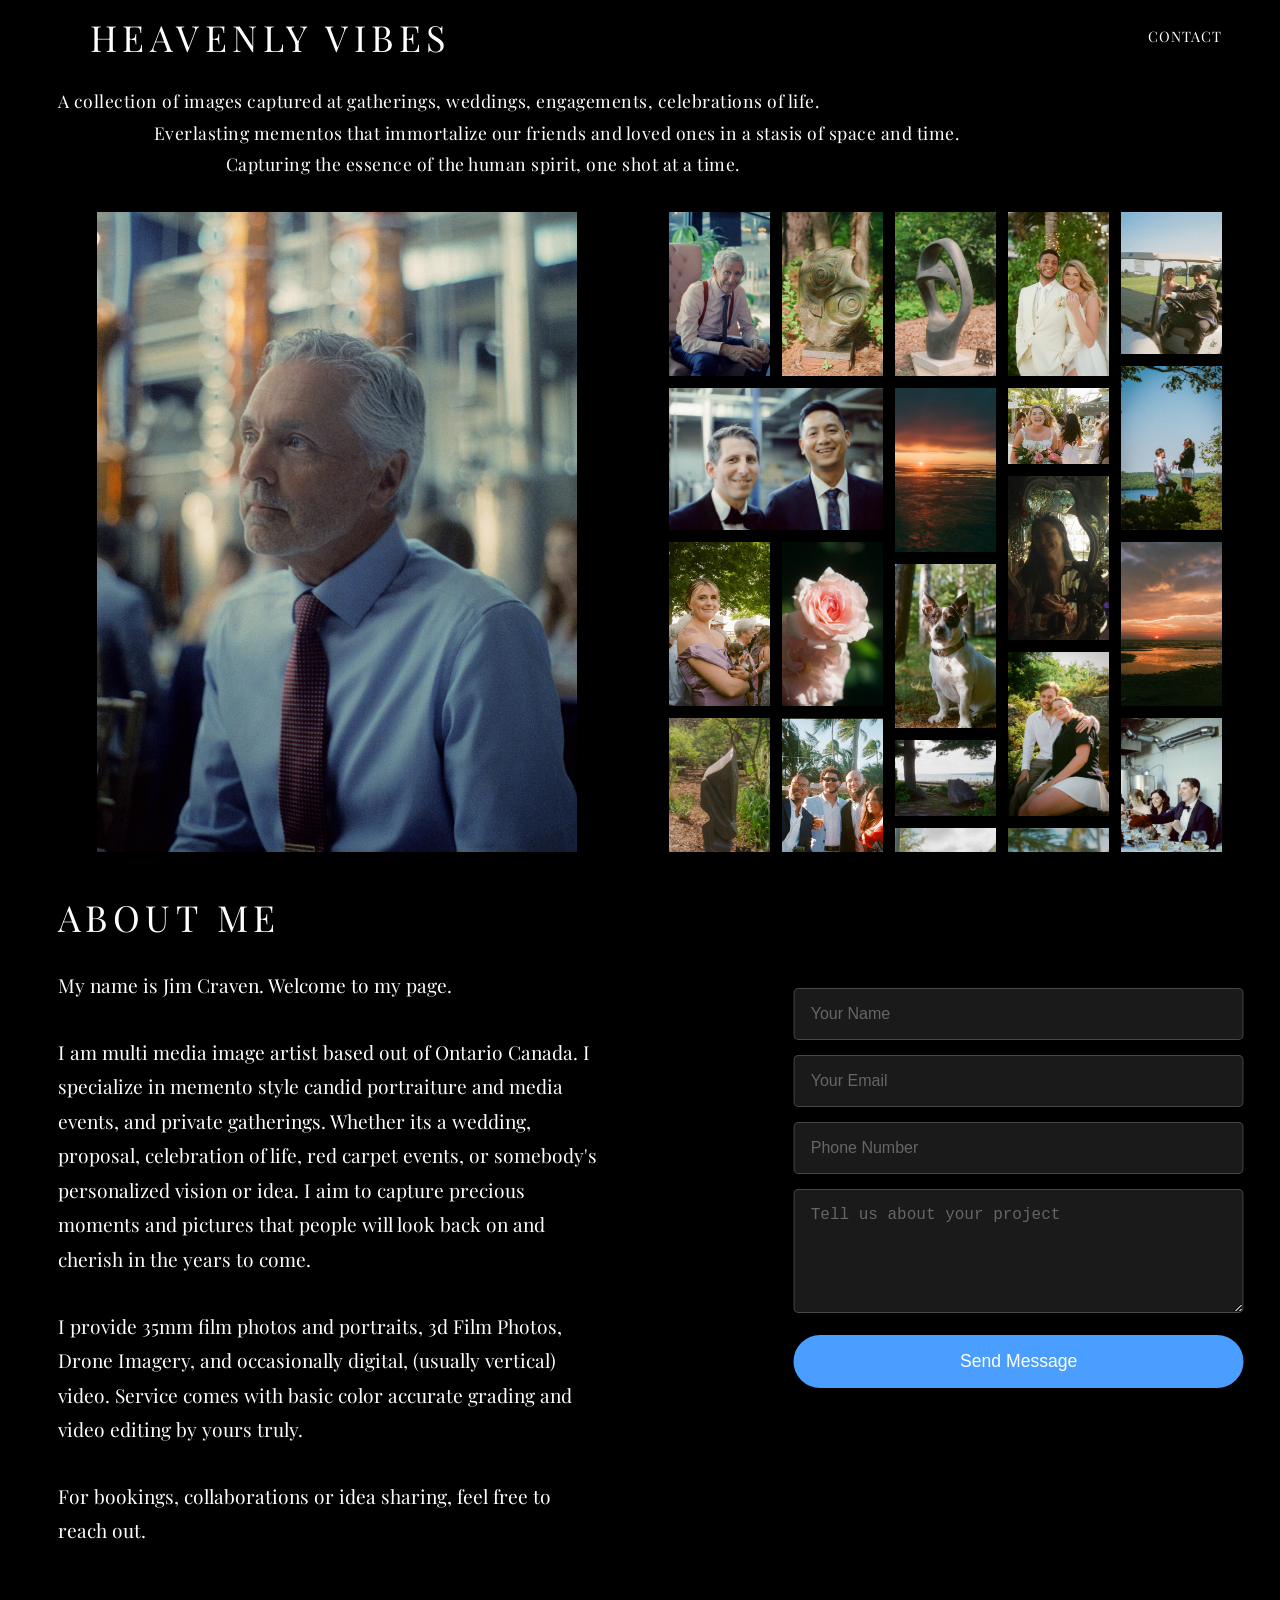
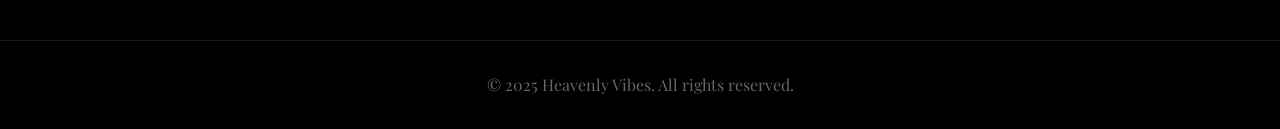
==== commit e91b2444: "Add split-view gallery, mobile layout, and contact section refinements Implements featured photo wit" ====
--- a/index.html
+++ b/index.html
@@ -3,140 +3,199 @@
 <head>
     <meta charset="UTF-8">
     <meta name="viewport" content="width=device-width, initial-scale=1.0">
-    <title>LakeLife Photo Co. - Drone Photography</title>
+    <title>Heavenly Vibes</title>
     <link rel="preconnect" href="https://fonts.googleapis.com">
     <link rel="preconnect" href="https://fonts.gstatic.com" crossorigin>
     <link href="https://fonts.googleapis.com/css2?family=Playfair+Display:wght@400;500;600;700&display=swap" rel="stylesheet">
     <link rel="stylesheet" href="styles.css">
+    <link rel="stylesheet" href="gallery.css">
 </head>
 <body id="top">
     <!-- Navigation Bar -->
     <nav id="navbar">
         <div class="nav-container">
+            <a href="#top" class="logo">Heavenly Vibes</a>
             <ul class="nav-links">
-                <li><a href="#portfolio">Portfolio</a></li>
-                <li><a href="gallery.html">Gallery</a></li>
                 <li><a href="#contact">Contact</a></li>
             </ul>
-            <div class="mobile-menu-toggle">
-                <span></span>
-                <span></span>
-                <span></span>
+        </div>
+    </nav>
+
+    <!-- Gallery Section -->
+    <section class="gallery-section">
+        <div class="gallery-container">
+            <p class="gallery-tagline">A collection of images captured at gatherings, weddings, engagements, celebrations of life.<br><span class="tagline-indent">Everlasting mementos that immortalize our friends and loved ones in a stasis of space and time.</span><br><span class="tagline-indent-sm">Capturing the essence of the human spirit, one shot at a time.</span></p>
+            <div class="split-gallery">
+                <div class="featured-photo">
+                    <img id="featured-img" src="" alt="Selected Photography">
+                </div>
+                <div class="gallery-scroll">
+                    <div class="masonry-gallery">
+                <div class="gallery-item">
+                    <img src="assets/gallery/000025540001.jpg" alt="Film Photography" loading="lazy">
+                </div>
+                <div class="gallery-item gallery-item-tall">
+                    <img src="assets/gallery/000025560018.jpg" alt="Portrait Photography" loading="lazy">
+                </div>
+                <div class="gallery-item">
+                    <img src="assets/gallery/000025560022.jpg" alt="Film Photography" loading="lazy">
+                </div>
+                <div class="gallery-item">
+                    <img src="assets/gallery/000025560028.jpg" alt="Artistic Photography" loading="lazy">
+                </div>
+                <div class="gallery-item gallery-item-wide">
+                    <img src="assets/gallery/000025560030.jpg" alt="Film Photography" loading="lazy">
+                </div>
+                <div class="gallery-item">
+                    <img src="assets/gallery/000025560031.jpg" alt="Portrait Photography" loading="lazy">
+                </div>
+                <div class="gallery-item gallery-item-tall">
+                    <img src="assets/gallery/000025560035.jpg" alt="Film Photography" loading="lazy">
+                </div>
+                <div class="gallery-item">
+                    <img src="assets/gallery/000038980005.jpg" alt="Artistic Photography" loading="lazy">
+                </div>
+                <div class="gallery-item">
+                    <img src="assets/gallery/000038980019.jpg" alt="Film Photography" loading="lazy">
+                </div>
+                <div class="gallery-item gallery-item-wide">
+                    <img src="assets/gallery/000064520010.jpg" alt="Portrait Photography" loading="lazy">
+                </div>
+                <div class="gallery-item">
+                    <img src="assets/gallery/000064520013.jpg" alt="Film Photography" loading="lazy">
+                </div>
+                <div class="gallery-item gallery-item-tall">
+                    <img src="assets/gallery/000064520014.jpg" alt="Artistic Photography" loading="lazy">
+                </div>
+                <div class="gallery-item">
+                    <img src="assets/gallery/000064520015.jpg" alt="Film Photography" loading="lazy">
+                </div>
+                <div class="gallery-item">
+                    <img src="assets/gallery/000064520016.jpg" alt="Portrait Photography" loading="lazy">
+                </div>
+                <div class="gallery-item">
+                    <img src="assets/gallery/000064520022.jpg" alt="Film Photography" loading="lazy">
+                </div>
+                <div class="gallery-item gallery-item-wide">
+                    <img src="assets/gallery/000064520030.jpg" alt="Artistic Photography" loading="lazy">
+                </div>
+                <div class="gallery-item">
+                    <img src="assets/gallery/000064520031.jpg" alt="Film Photography" loading="lazy">
+                </div>
+                <div class="gallery-item gallery-item-tall">
+                    <img src="assets/gallery/000099860003.jpg" alt="Portrait Photography" loading="lazy">
+                </div>
+                <div class="gallery-item">
+                    <img src="assets/gallery/000099860012.jpg" alt="Film Photography" loading="lazy">
+                </div>
+                <div class="gallery-item">
+                    <img src="assets/gallery/000099920028.jpg" alt="Artistic Photography" loading="lazy">
+                </div>
+                <div class="gallery-item">
+                    <img src="assets/gallery/000099930010.jpg" alt="Film Photography" loading="lazy">
+                </div>
+                <div class="gallery-item">
+                    <img src="assets/gallery/000099930017.jpg" alt="Portrait Photography" loading="lazy">
+                </div>
+
+                <!-- New images added -->
+                <div class="gallery-item">
+                    <img src="assets/gallery/000021510002.jpg" alt="Film Photography" loading="lazy">
+                </div>
+                <div class="gallery-item gallery-item-tall">
+                    <img src="assets/gallery/000021510006.jpg" alt="Portrait Photography" loading="lazy">
+                </div>
+                <div class="gallery-item">
+                    <img src="assets/gallery/000021510007.jpg" alt="Film Photography" loading="lazy">
+                </div>
+                <div class="gallery-item">
+                    <img src="assets/gallery/000021510008.jpg" alt="Artistic Photography" loading="lazy">
+                </div>
+                <div class="gallery-item">
+                    <img src="assets/gallery/000021510014.jpg" alt="Film Photography" loading="lazy">
+                </div>
+                <div class="gallery-item gallery-item-wide">
+                    <img src="assets/gallery/000021510017 (1).jpg" alt="Portrait Photography" loading="lazy">
+                </div>
+                <div class="gallery-item">
+                    <img src="assets/gallery/000021510024.jpg" alt="Film Photography" loading="lazy">
+                </div>
+                <div class="gallery-item">
+                    <img src="assets/gallery/000025580019.jpg" alt="Artistic Photography" loading="lazy">
+                </div>
+                <div class="gallery-item">
+                    <img src="assets/gallery/000025580025.jpg" alt="Film Photography" loading="lazy">
+                </div>
+                <div class="gallery-item gallery-item-tall">
+                    <img src="assets/gallery/000025580031.jpg" alt="Portrait Photography" loading="lazy">
+                </div>
+                <div class="gallery-item">
+                    <img src="assets/gallery/000026420013.jpg" alt="Film Photography" loading="lazy">
+                </div>
+                <div class="gallery-item">
+                    <img src="assets/gallery/000027250004.jpg" alt="Artistic Photography" loading="lazy">
+                </div>
+                <div class="gallery-item">
+                    <img src="assets/gallery/000027260014.jpg" alt="Film Photography" loading="lazy">
+                </div>
+
+                <!-- Stereoscopic 3D GIFs -->
+                <div class="gallery-item gallery-item-wide">
+                    <img src="assets/gallery/BeachRidev2-ezgif.com-resize.gif" alt="Stereoscopic 3D Photography" loading="lazy">
+                </div>
+                <div class="gallery-item gallery-item-tall">
+                    <img src="assets/gallery/ChristinaTest-ezgif.com-resize.gif" alt="Stereoscopic 3D Photography" loading="lazy">
+                </div>
+                <div class="gallery-item">
+                    <img src="assets/gallery/CrystalStoreV2-ezgif.com-resize.gif" alt="Stereoscopic 3D Photography" loading="lazy">
+                </div>
+                <div class="gallery-item gallery-item-wide">
+                    <img src="assets/gallery/Gang-ezgif.com-resize.gif" alt="Stereoscopic 3D Photography" loading="lazy">
+                </div>
+                <div class="gallery-item">
+                    <img src="assets/gallery/GraceRob3-ezgif.com-resize.gif" alt="Stereoscopic 3D Photography" loading="lazy">
+                </div>
+                <div class="gallery-item gallery-item-tall">
+                    <img src="assets/gallery/GraceRobTest-ezgif.com-resize.gif" alt="Stereoscopic 3D Photography" loading="lazy">
+                </div>
+                <div class="gallery-item">
+                    <img src="assets/gallery/Schy-ezgif.com-resize.gif" alt="Stereoscopic 3D Photography" loading="lazy">
+                </div>
+                    </div>
+                </div>
             </div>
         </div>
-    </nav>
-
-    <!-- Hero Section -->
-    <section id="portfolio" class="hero">
-        <div class="hero-layout">
-            <!-- Left Column: Title and Tagline -->
-            <div class="hero-content">
-                <h1>LakeLife Photo Co.</h1>
-                <p class="tagline">Capturing Moments that Matter</p>
-
-                <div class="sector-description">
-                    <div class="description-text active" data-sector="default">
-                        <p>We use professional drone imagery to help organizations tell clearer stories, document work that matters, and engage audiences from perspectives that ground cameras can't capture.</p>
-                    </div>
-                    <div class="description-text" data-sector="commercial">
-                        <p>The key to running a successful business in the remote landscape of Northern Ontario, is reach. Whether it's a remote lakeside campground, or a golf course on a hill top, we will go the distance to capture the essence of your commercial asset in the best light possible.</p>
-                    </div>
-                    <div class="description-text" data-sector="industrial">
-                        <p>Getting imagery of big rigs and industrial equipment is always a privilege. Our goal is to help your company show off your construction projects from start to finish. We offer detailed service contracts that lock in designated routine visits to a location, as well as options for on demand visit requests.</p>
-                    </div>
-                    <div class="description-text" data-sector="realestate">
-                        <p>Captivating real estate imagery that helps properties stand out and sell faster. Our aerial perspectives showcase homes and land in their best light, giving potential buyers a complete view of the property.</p>
-                    </div>
-                    <div class="description-text" data-sector="tourism">
-                        <p>Showcase the beauty and adventure of your destination with stunning aerial footage that inspires travelers and captures the essence of what makes your location special.</p>
-                    </div>
-                </div>
-            </div>
-
-            <!-- Right Column: Buttons and Videos -->
-            <div class="hero-video-section">
-                <div class="sector-buttons">
-                    <button class="sector-btn" data-sector="commercial">Commercial</button>
-                    <button class="sector-btn" data-sector="industrial">Industrial</button>
-                    <button class="sector-btn" data-sector="realestate">Real Estate</button>
-                    <button class="sector-btn" data-sector="tourism">Tourism</button>
-                </div>
-
-                <div class="video-container">
-                    <video class="hero-video active" autoplay muted loop playsinline data-sector="default">
-                        <source src="assets/default-hero.mp4" type="video/mp4">
-                    </video>
-                    <video class="hero-video" muted playsinline data-sector="commercial" data-index="0">
-                        <source src="assets/commercial-1.mp4" type="video/mp4">
-                    </video>
-                    <video class="hero-video" muted playsinline data-sector="commercial" data-index="1">
-                        <source src="assets/commercial-2.mp4" type="video/mp4">
-                    </video>
-                    <video class="hero-video" muted playsinline data-sector="industrial" data-index="0">
-                        <source src="assets/industrial-1.mp4" type="video/mp4">
-                    </video>
-                    <video class="hero-video" muted playsinline data-sector="industrial" data-index="1">
-                        <source src="assets/industrial-2.mp4" type="video/mp4">
-                    </video>
-                    <video class="hero-video" muted playsinline data-sector="industrial" data-index="2">
-                        <source src="assets/industrial-3.mp4" type="video/mp4">
-                    </video>
-                    <video class="hero-video" muted playsinline data-sector="realestate" data-index="0">
-                        <source src="assets/realestate-1.mp4" type="video/mp4">
-                    </video>
-                    <video class="hero-video" muted playsinline data-sector="realestate" data-index="1">
-                        <source src="assets/realestate-2.mp4" type="video/mp4">
-                    </video>
-                    <video class="hero-video" muted playsinline data-sector="tourism" data-index="0">
-                        <source src="assets/tourism-1.mp4" type="video/mp4">
-                    </video>
-                    <video class="hero-video" muted playsinline data-sector="tourism" data-index="1">
-                        <source src="assets/tourism-2.mp4" type="video/mp4">
-                    </video>
-                </div>
-            </div>
-        </div>
-
-        <div class="scroll-indicator">
-            <span>Scroll Down</span>
-            <div class="arrow"></div>
-        </div>
     </section>
 
-
-    <!-- About/Contact Section -->
+    <!-- Contact Section -->
     <section id="contact" class="about contact">
-        <div class="container">
+        <div class="contact-section-wrapper">
             <h2>About Me</h2>
-            <div class="about-content">
-                <div class="about-text">
-                    <p>Hi. My name is Jim Craven. I am the owner, operator, and primary driver of the LakeLife Photo Co. I moved to the Nipissing area from the United States in 2016 after earning a Telecommunications degree in Broadcast and Media production in Arizona. I have an interest in exploration imagery, and have a very "boots on the ground" approach to my work. I enjoy industrial and construction imagery and like to provide progression updates of development projects taking place around the Nipissing area.</p>
-                    <p>In addition to drone imagery, I do the very niche and notorious artwork known as stereoscopic 3d film photography. And within the film medium I also offer candid portraiture and event photography for weddings, engagements, and celebrations of life. You can find a collection of artistic and event based work in my gallery.</p>
-                </div>
-            </div>
-        </div>
-
-        <div class="contact-section-wrapper">
-            <h2 style="margin-top: 4rem;">Our Services</h2>
             <div class="contact-content">
                 <div class="contact-info">
-                    <p>We specialize in real estate photography and video, providing stunning aerial perspectives that showcase properties in their best light. Our event coverage captures the moments that matter most, from weddings to corporate gatherings. We excel in landscape and nature photography, revealing the beauty of Northern Ontario's wilderness. Our commercial and promotional content helps businesses tell their story through compelling visual narratives.</p>
-                </div>
-                <form class="contact-form">
-                    <div class="form-group">
-                        <input type="text" placeholder="Your Name" required>
-                    </div>
-                    <div class="form-group">
-                        <input type="email" placeholder="Your Email" required>
-                    </div>
-                    <div class="form-group">
-                        <input type="tel" placeholder="Phone Number">
-                    </div>
-                    <div class="form-group">
-                        <textarea placeholder="Tell us about your project" rows="5" required></textarea>
+                    <p>My name is Jim Craven. Welcome to my page.</p>
+                    <p>I am multi media image artist based out of Ontario Canada. I specialize in memento style candid portraiture and media events, and private gatherings. Whether its a wedding, proposal, celebration of life, red carpet events, or somebody's personalized vision or idea. I aim to capture precious moments and pictures that people will look back on and cherish in the years to come.</p>
+                    <p>I provide 35mm film photos and portraits, 3d Film Photos, Drone Imagery, and occasionally digital, (usually vertical) video. Service comes with basic color accurate grading and video editing by yours truly.</p>
+                    <p>For bookings, collaborations or idea sharing, feel free to reach out.</p>
+                </div>
+                <div class="form-wrapper">
+                    <h3 class="reach-out-header">Reach Out</h3>
+                    <form class="contact-form" action="https://formspree.io/f/xkovolpn" method="POST">
+                    <div class="form-group">
+                        <input type="text" name="name" placeholder="Your Name" required>
+                    </div>
+                    <div class="form-group">
+                        <input type="email" name="email" placeholder="Your Email" required>
+                    </div>
+                    <div class="form-group">
+                        <input type="tel" name="phone" placeholder="Phone Number">
+                    </div>
+                    <div class="form-group">
+                        <textarea name="message" placeholder="Tell us about your project" rows="5" required></textarea>
                     </div>
                     <button type="submit" class="submit-button">Send Message</button>
-                </form>
+                    </form>
+                </div>
             </div>
         </div>
     </section>
@@ -144,10 +203,11 @@
     <!-- Footer -->
     <footer>
         <div class="container">
-            <p>&copy; 2025 LakeLife Photo Co. All rights reserved.</p>
+            <p>&copy; 2025 Heavenly Vibes. All rights reserved.</p>
         </div>
     </footer>
 
+    <script src="gallery.js"></script>
     <script src="script.js"></script>
 </body>
 </html>
--- a/styles.css
+++ b/styles.css
@@ -54,7 +54,7 @@
     max-width: 100%;
     margin: 0;
     display: flex;
-    justify-content: flex-end;
+    justify-content: space-between;
     align-items: center;
     padding: 1.2rem 4.5%;
     box-shadow: none;
@@ -63,9 +63,9 @@
 }
 
 .logo {
-    font-size: 1.2rem;
+    font-size: 2.25rem;
     font-weight: 400;
-    letter-spacing: 2px;
+    letter-spacing: 5.5px;
     color: #ffffff;
     text-transform: uppercase;
     text-decoration: none;
@@ -169,13 +169,15 @@
     align-items: center;
     justify-content: flex-start;
     position: relative;
-    padding-top: calc(1.2rem + 35px);
+    padding-top: calc(1.2rem + 25px);
 }
 
 .video-container {
     width: 95%;
     position: relative;
     max-height: 90vh;
+    overflow: hidden;
+    aspect-ratio: 16/9;
 }
 
 .hero-video {
@@ -183,17 +185,26 @@
     max-height: 90vh;
     height: auto;
     object-fit: contain;
+    position: absolute;
+    top: 0;
+    left: 0;
     opacity: 0;
-    display: none;
+    visibility: hidden;
+    z-index: 1;
 }
 
 .hero-video.active {
+    visibility: visible;
+    z-index: 2;
+}
+
+.hero-video.fade-in {
+    transition: opacity 0.3s ease;
     opacity: 1;
-    display: block;
 }
 
 .hero-content h1 {
-    font-size: clamp(2.2rem, 3.8vw, 3.4rem);
+    font-size: clamp(2.4rem, 4.2vw, 3.8rem);
     font-weight: 200;
     margin-bottom: 0.5rem;
     letter-spacing: 3px;
@@ -201,10 +212,14 @@
     text-align: left;
     line-height: 1.1;
     text-shadow: 0 4px 12px rgba(0, 0, 0, 0.8);
+    position: relative;
+    width: 140%;
+    z-index: 5;
+    will-change: transform, opacity;
 }
 
 .tagline {
-    font-size: clamp(1rem, 1.6vw, 1.45rem);
+    font-size: clamp(1.1rem, 1.75vw, 1.6rem);
     font-weight: 300;
     color: #ffffff;
     margin-bottom: 0.6rem;
@@ -214,6 +229,7 @@
     letter-spacing: 2.5px;
     word-spacing: 8px;
     text-shadow: 0 3px 10px rgba(0, 0, 0, 0.8);
+    will-change: transform, opacity;
 }
 
 .sector-buttons {
@@ -223,6 +239,7 @@
     margin-bottom: calc(2.5rem - 9px);
     animation: fadeInUp 1s ease 0.3s backwards;
     justify-content: center;
+    will-change: transform, opacity;
 }
 
 .sector-description {
@@ -231,7 +248,7 @@
 
 .description-text {
     display: none;
-    font-size: clamp(0.95rem, 1.1vw, 1.1rem);
+    font-size: clamp(1.1rem, 1.25vw, 1.3rem);
     line-height: 1.7;
     color: #ffffff;
     font-weight: 300;
@@ -244,7 +261,25 @@
 }
 
 .description-text p {
+    margin-bottom: 0.8rem;
+    padding-top: 25px;
+}
+
+.sector-benefits {
+    list-style: disc;
+    padding-left: 3.5rem;
+    margin-top: 2.25rem;
     margin-bottom: 0;
+}
+
+.sector-benefits li {
+    font-family: 'Playfair Display', serif;
+    font-size: clamp(1.05rem, 1.15vw, 1.2rem);
+    line-height: 1.8;
+    color: #ffffff;
+    font-weight: 300;
+    letter-spacing: 0.3px;
+    margin-bottom: 0.9rem;
 }
 
 .sector-btn {
@@ -258,7 +293,7 @@
     text-transform: uppercase;
     cursor: pointer;
     transition: all 0.3s ease;
-    font-family: inherit;
+    font-family: 'Playfair Display', serif;
     box-shadow: 0 4px 10px rgba(0, 0, 0, 0.6);
     flex-shrink: 1;
     white-space: nowrap;
@@ -464,9 +499,10 @@
 
 /* Contact Section */
 .contact {
-    min-height: 100vh;
-    padding: 100px 0;
+    min-height: auto;
+    padding: 30px 0 60px 0;
     background-color: #000000;
+    margin-top: -40px;
 }
 
 .contact-section-wrapper {
@@ -475,10 +511,10 @@
 
 .contact-section-wrapper h2 {
     text-align: left;
-    font-size: 2.5rem;
+    font-size: 2.25rem;
     font-weight: 300;
     margin-bottom: 1.5rem;
-    letter-spacing: 3px;
+    letter-spacing: 5.5px;
     text-transform: uppercase;
 }
 
@@ -513,14 +549,19 @@
     color: #4a9eff;
 }
 
+.reach-out-header {
+    display: none;
+}
+
 .contact-form {
     display: flex;
     flex-direction: column;
     gap: 15px;
     max-width: 450px;
-    margin-left: 100px;
-    margin-right: 55px;
-    margin-top: 80px;
+    margin-left: auto;
+    margin-right: auto;
+    margin-top: 20px;
+    transform: translateX(15%);
 }
 
 .form-group input,
@@ -679,9 +720,24 @@
     }
 
     .description-text {
-        font-size: 0.88rem;
+        font-size: 1.02rem;
         line-height: 1.6;
         text-align: center;
+    }
+
+    .sector-benefits {
+        padding-left: 2rem;
+        text-align: left;
+        margin-left: auto;
+        margin-right: auto;
+        max-width: 90%;
+        margin-top: 1.8rem;
+    }
+
+    .sector-benefits li {
+        font-size: 0.95rem;
+        line-height: 1.7;
+        margin-bottom: 0.75rem;
     }
 
     .video-container {
@@ -700,7 +756,7 @@
 
     /* Reduce About section top padding on mobile */
     .about {
-        padding: 40px 0 100px 0;
+        padding: 40px 0 50px 0;
         position: relative;
         z-index: 10;
     }
@@ -743,6 +799,36 @@
 
     .contact-content {
         grid-template-columns: 1fr;
+        gap: 15px;
+    }
+
+    .reach-out-header {
+        display: none;
+    }
+
+    .contact-form {
+        margin-left: auto;
+        margin-right: auto;
+        margin-top: 0;
+        max-width: 100%;
+        padding: 0 5%;
+        transform: none;
+    }
+
+    .form-group input,
+    .form-group textarea {
+        padding: 0.75rem;
+        font-size: 0.95rem;
+    }
+
+    .submit-button {
+        width: 100%;
+        padding: 0.75rem 2rem;
+        font-size: 1rem;
+    }
+
+    .contact {
+        padding: 15px 0 35px 0;
     }
 
     .services h3 {
@@ -763,6 +849,22 @@
     }
 
     .description-text {
-        font-size: 0.84rem;
-    }
-}
+        font-size: 0.98rem;
+    }
+
+    .sector-benefits li {
+        font-size: 0.88rem;
+        margin-bottom: 0.65rem;
+    }
+
+    .form-group input,
+    .form-group textarea {
+        padding: 0.65rem;
+        font-size: 0.9rem;
+    }
+
+    .submit-button {
+        padding: 0.65rem 1.5rem;
+        font-size: 0.95rem;
+    }
+}
--- a/gallery.css
+++ b/gallery.css
@@ -0,0 +1,371 @@
+/* Gallery Page Styles */
+
+/* Gallery page navbar customization */
+#navbar {
+    position: absolute;
+    box-shadow: none;
+    border: none;
+    border-bottom: none;
+    background-image: none;
+}
+
+#navbar .nav-container {
+    justify-content: space-between;
+    box-shadow: none;
+    border: none;
+    background: none;
+}
+
+#navbar .logo {
+    display: block;
+    margin-left: 2rem;
+    line-height: 1;
+}
+
+/* Ensure nav links are same size as main page */
+#navbar .nav-links {
+    align-self: center;
+}
+
+#navbar .nav-links a {
+    font-size: 0.9rem;
+    line-height: 1;
+}
+
+.gallery-section {
+    min-height: 100vh;
+    padding-top: 160px;
+    padding-bottom: 30px;
+    background-color: #000000;
+}
+
+.gallery-container {
+    max-width: 100%;
+    margin: 0;
+    padding: 0 4.5%;
+}
+
+.gallery-container h1 {
+    font-size: 3rem;
+    font-weight: 200;
+    letter-spacing: 4px;
+    margin-bottom: 1rem;
+    text-align: center;
+    color: #ffffff;
+    text-transform: uppercase;
+}
+
+.gallery-intro {
+    text-align: center;
+    font-size: 1.2rem;
+    color: #cccccc;
+    margin-bottom: 4rem;
+    font-weight: 300;
+}
+
+.gallery-tagline {
+    text-align: left;
+    font-size: 1.1rem;
+    color: #ffffff;
+    font-weight: 400;
+    letter-spacing: 0.5px;
+    line-height: 1.8;
+    margin-top: -75px;
+    margin-bottom: 32px;
+}
+
+.tagline-indent {
+    padding-left: 6rem;
+}
+
+.tagline-indent-sm {
+    padding-left: 10.5rem;
+}
+
+/* Grid Gallery Layout */
+.masonry-gallery {
+    display: grid;
+    grid-template-columns: repeat(5, 1fr);
+    grid-auto-rows: 10px;
+    grid-auto-flow: dense;
+    gap: 12px;
+}
+
+.gallery-item {
+    grid-row: span 15;
+    position: relative;
+    overflow: hidden;
+    border-radius: 0;
+    cursor: pointer;
+    transition: transform 0.3s ease, box-shadow 0.3s ease;
+    background-color: #1a1a1a;
+}
+
+.gallery-item:hover {
+    transform: translateY(-3px);
+    box-shadow: 0 10px 30px rgba(74, 158, 255, 0.3);
+}
+
+.gallery-item img {
+    width: 100%;
+    height: 100%;
+    object-fit: cover;
+    display: block;
+    transition: transform 0.3s ease, opacity 0.4s ease;
+    opacity: 0;
+}
+
+.gallery-item img.loaded {
+    opacity: 1;
+}
+
+.gallery-item:hover img {
+    transform: scale(1.05);
+}
+
+/* Placeholder for demonstration */
+.placeholder-gallery {
+    width: 100%;
+    padding: 60% 20px 20px 20px;
+    background: linear-gradient(135deg, #1a1a1a 0%, #2a2a2a 100%);
+    border: 2px dashed rgba(255, 255, 255, 0.1);
+    display: flex;
+    align-items: center;
+    justify-content: center;
+    color: #666666;
+    font-size: 1rem;
+    text-align: center;
+}
+
+.gallery-item-tall .placeholder-gallery {
+    padding: 100% 20px 20px 20px;
+}
+
+.gallery-item-wide .placeholder-gallery {
+    padding: 40% 20px 20px 20px;
+}
+
+/* Lightbox overlay (for future implementation) */
+.lightbox {
+    display: none;
+    position: fixed;
+    top: 0;
+    left: 0;
+    width: 100%;
+    height: 100%;
+    background-color: rgba(0, 0, 0, 0.95);
+    z-index: 2000;
+    align-items: center;
+    justify-content: center;
+}
+
+.lightbox.active {
+    display: flex;
+}
+
+.lightbox img {
+    max-width: 90%;
+    max-height: 90vh;
+    object-fit: contain;
+}
+
+.lightbox-close {
+    position: absolute;
+    top: 30px;
+    right: 40px;
+    font-size: 3rem;
+    color: #ffffff;
+    cursor: pointer;
+    font-weight: 200;
+    transition: color 0.3s ease;
+}
+
+.lightbox-close:hover {
+    color: #4a9eff;
+}
+
+/* Split Gallery Layout */
+.split-gallery {
+    display: flex;
+    gap: 4.5%;
+    align-items: flex-start;
+}
+
+.featured-photo {
+    flex: 0 0 48%;
+    position: sticky;
+    top: 180px;
+    height: calc(100vh - 260px);
+    display: flex;
+    align-items: center;
+    justify-content: center;
+    background-color: #000000;
+    overflow: hidden;
+}
+
+.featured-photo img {
+    max-width: 100%;
+    max-height: 100%;
+    object-fit: contain;
+    transition: opacity 0.4s ease;
+}
+
+.featured-photo img.fade-out {
+    opacity: 0;
+}
+
+.gallery-scroll {
+    flex: 1;
+    min-width: 0;
+    height: calc(100vh - 260px);
+    overflow-y: auto;
+    scrollbar-width: thin;
+    scrollbar-color: rgba(255, 255, 255, 0.15) transparent;
+}
+
+.gallery-scroll::-webkit-scrollbar {
+    width: 5px;
+}
+
+.gallery-scroll::-webkit-scrollbar-track {
+    background: transparent;
+}
+
+.gallery-scroll::-webkit-scrollbar-thumb {
+    background: rgba(255, 255, 255, 0.15);
+    border-radius: 3px;
+}
+
+/* Selected thumbnail highlight */
+.gallery-item.selected {
+    outline: 3px solid #4a9eff;
+    outline-offset: -3px;
+    box-shadow: 0 0 20px rgba(74, 158, 255, 0.4);
+}
+
+/* Responsive Design */
+@media (max-width: 1024px) {
+    .masonry-gallery {
+        grid-template-columns: repeat(3, 1fr);
+        grid-auto-rows: 10px;
+    }
+
+    .gallery-container h1 {
+        font-size: 2.5rem;
+    }
+
+    .featured-photo {
+        flex: 0 0 45%;
+    }
+}
+
+@media (max-width: 768px) {
+    #navbar .logo {
+        margin-left: 0;
+        font-size: 1.1rem;
+        letter-spacing: 2px;
+    }
+
+    .gallery-section {
+        padding-top: 100px;
+    }
+
+    .gallery-container h1 {
+        font-size: 2rem;
+    }
+
+    .gallery-intro {
+        font-size: 1rem;
+        margin-bottom: 2rem;
+    }
+
+    .masonry-gallery {
+        grid-template-columns: repeat(2, 1fr);
+        grid-auto-rows: 10px;
+        gap: 10px;
+    }
+
+    .gallery-container {
+        padding: 0 5%;
+    }
+
+    /* Gallery tagline - only show third sentence on mobile */
+    .gallery-tagline {
+        font-size: 0;
+        line-height: 0;
+        margin-top: -30px;
+        margin-bottom: 20px;
+    }
+
+    .gallery-tagline br,
+    .tagline-indent {
+        display: none;
+    }
+
+    .tagline-indent-sm {
+        display: inline;
+        font-size: 0.55rem;
+        padding-left: 0;
+    }
+
+    /* Stack split gallery vertically on mobile */
+    .split-gallery {
+        flex-direction: column;
+        gap: 50px;
+    }
+
+    .featured-photo {
+        flex: none;
+        width: 100%;
+        position: relative;
+        top: auto;
+        height: 55vh;
+    }
+
+    .gallery-scroll {
+        width: 100%;
+        height: auto;
+        overflow-y: visible;
+        overflow-x: auto;
+        -webkit-overflow-scrolling: touch;
+        scrollbar-width: thin;
+        scrollbar-color: rgba(255, 255, 255, 0.15) transparent;
+    }
+
+    .gallery-scroll::-webkit-scrollbar {
+        height: 4px;
+    }
+
+    .gallery-scroll::-webkit-scrollbar-track {
+        background: transparent;
+    }
+
+    .gallery-scroll::-webkit-scrollbar-thumb {
+        background: rgba(255, 255, 255, 0.15);
+        border-radius: 3px;
+    }
+
+    /* Horizontal single-row strip on mobile */
+    .masonry-gallery {
+        display: flex;
+        flex-direction: row;
+        flex-wrap: nowrap;
+        gap: 8px;
+        overflow-x: visible;
+    }
+
+    .gallery-item {
+        flex: 0 0 120px;
+        height: 90px;
+        grid-row: unset;
+    }
+
+    .gallery-item.selected {
+        outline-width: 2px;
+        outline-offset: -2px;
+    }
+
+    .gallery-item:hover {
+        transform: none;
+    }
+}
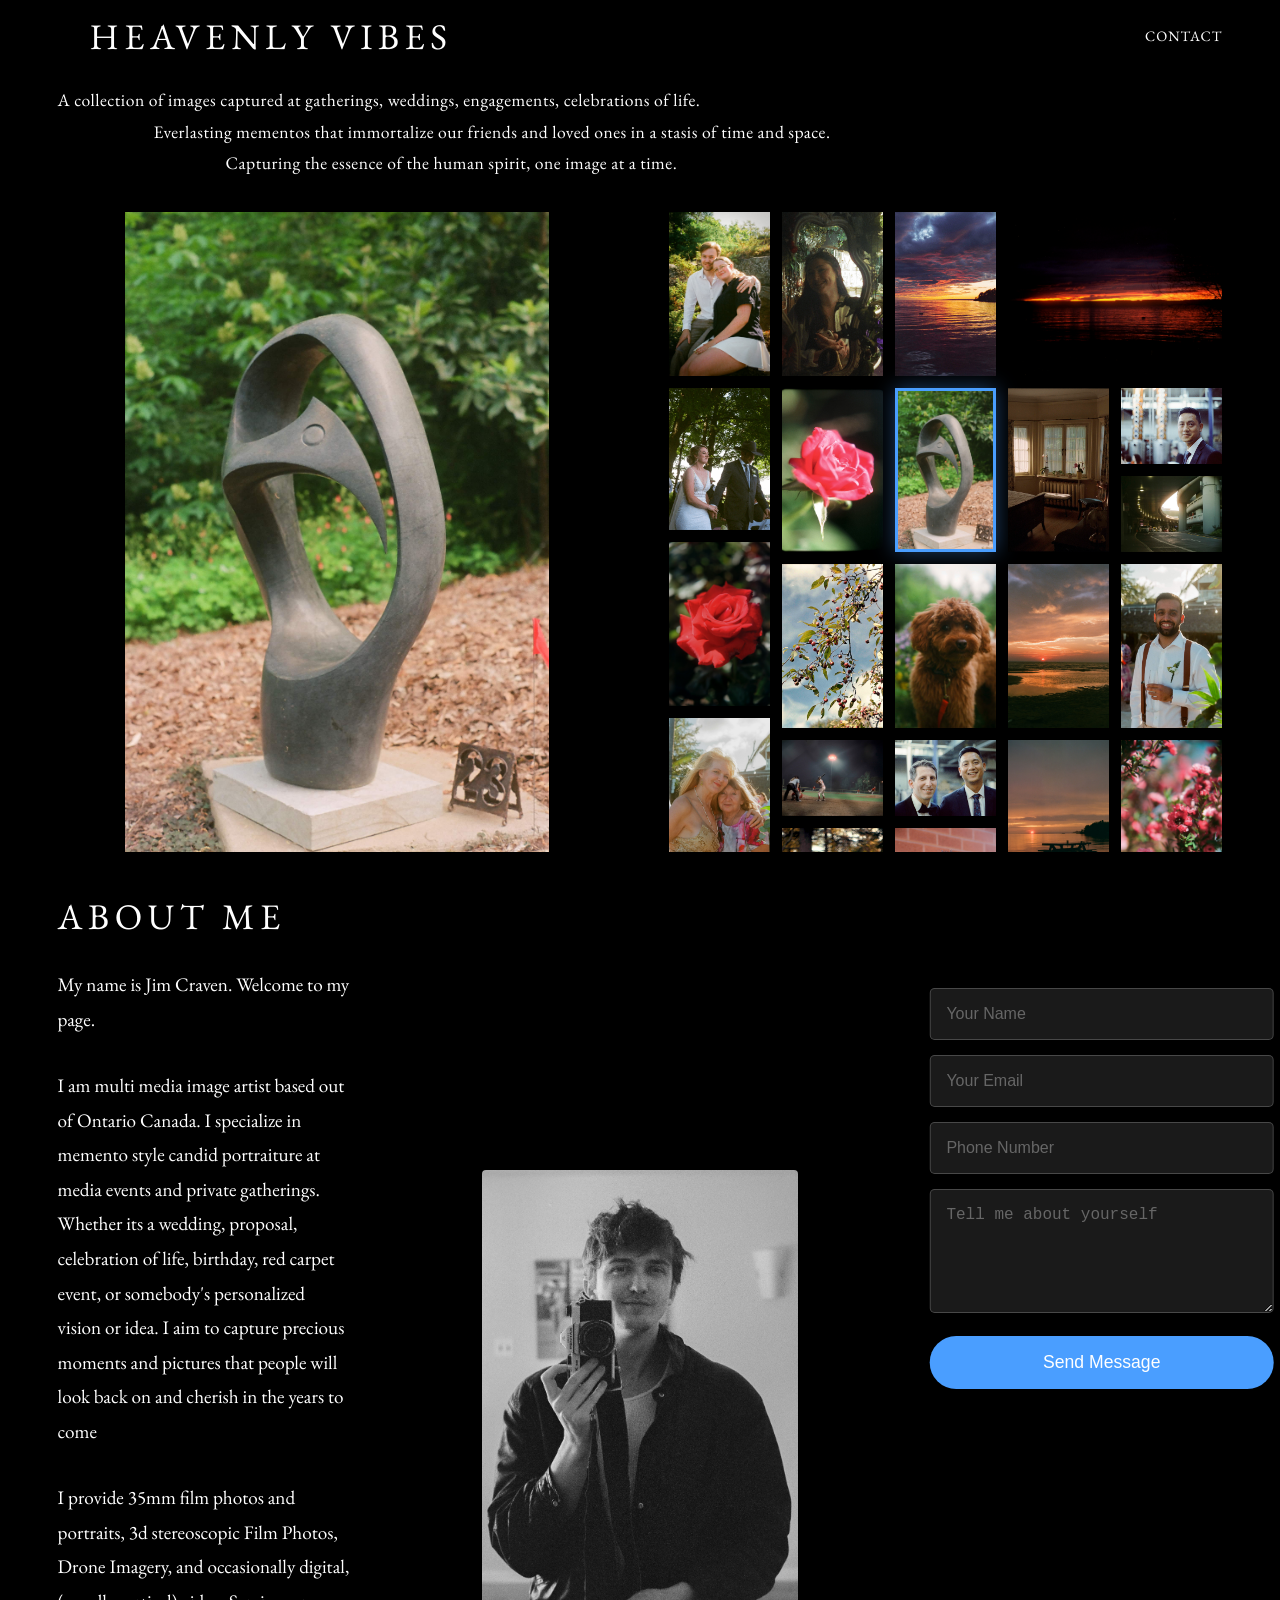
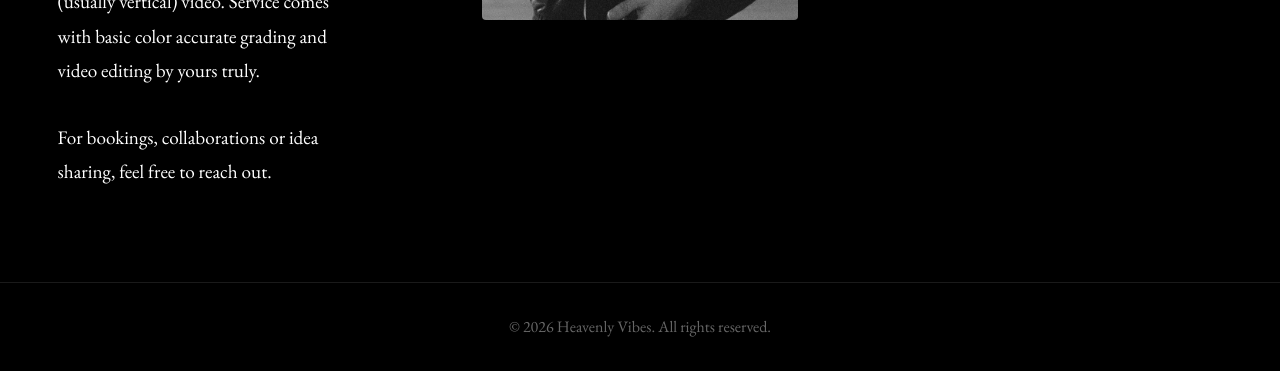
==== commit 1413ec98: "Add SEO, favicon, 404 page, profile photo, new gallery images and videos - Add meta description, key" ====
--- a/index.html
+++ b/index.html
@@ -3,10 +3,29 @@
 <head>
     <meta charset="UTF-8">
     <meta name="viewport" content="width=device-width, initial-scale=1.0">
-    <title>Heavenly Vibes</title>
+    <title>Heavenly Vibes | Wedding & Event Photographer | North Bay, Ontario</title>
+    <meta name="description" content="North Bay and Nipissing wedding and event photographer specializing in candid portraiture, 35mm film photography, 3D stereoscopic photos, and drone imagery. Available for weddings, proposals, celebrations of life, birthdays, and private gatherings.">
+    <meta name="keywords" content="wedding photographer North Bay, event photographer Ontario, North Bay photographer, Nipissing photographer, film photographer Ontario, 35mm film photography, candid wedding photography, drone photography North Bay, celebration of life photographer, portrait photographer North Bay, stereoscopic photography, Heavenly Vibes">
+
+    <!-- Open Graph / Social Media Preview -->
+    <meta property="og:type" content="website">
+    <meta property="og:title" content="Heavenly Vibes">
+    <meta property="og:description" content="Capturing the essence of the human spirit, one image at a time.">
+    <meta property="og:image" content="https://heavenlyvibes.ca/assets/gallery/MetatagPreview.jpg">
+    <meta property="og:url" content="https://heavenlyvibes.ca">
+
+    <!-- Twitter Card -->
+    <meta name="twitter:card" content="summary_large_image">
+    <meta name="twitter:title" content="Heavenly Vibes">
+    <meta name="twitter:description" content="Capturing the essence of the human spirit, one image at a time.">
+    <meta name="twitter:image" content="https://heavenlyvibes.ca/assets/gallery/MetatagPreview.jpg">
+    <link rel="apple-touch-icon" sizes="180x180" href="favicon_io/apple-touch-icon.png">
+    <link rel="icon" type="image/png" sizes="32x32" href="favicon_io/favicon-32x32.png">
+    <link rel="icon" type="image/png" sizes="16x16" href="favicon_io/favicon-16x16.png">
+    <link rel="icon" type="image/x-icon" href="favicon_io/favicon.ico">
     <link rel="preconnect" href="https://fonts.googleapis.com">
     <link rel="preconnect" href="https://fonts.gstatic.com" crossorigin>
-    <link href="https://fonts.googleapis.com/css2?family=Playfair+Display:wght@400;500;600;700&display=swap" rel="stylesheet">
+    <link href="https://fonts.googleapis.com/css2?family=EB+Garamond:wght@400;500;600;700&display=swap" rel="stylesheet">
     <link rel="stylesheet" href="styles.css">
     <link rel="stylesheet" href="gallery.css">
 </head>
@@ -24,142 +43,218 @@
     <!-- Gallery Section -->
     <section class="gallery-section">
         <div class="gallery-container">
-            <p class="gallery-tagline">A collection of images captured at gatherings, weddings, engagements, celebrations of life.<br><span class="tagline-indent">Everlasting mementos that immortalize our friends and loved ones in a stasis of space and time.</span><br><span class="tagline-indent-sm">Capturing the essence of the human spirit, one shot at a time.</span></p>
+            <p class="gallery-tagline">A collection of images captured at gatherings, weddings, engagements, celebrations of life.<br><span class="tagline-indent">Everlasting mementos that immortalize our friends and loved ones in a stasis of time and space.</span><br><span class="tagline-indent-sm">Capturing the essence of the human spirit, one image at a time.</span></p>
             <div class="split-gallery">
                 <div class="featured-photo">
                     <img id="featured-img" src="" alt="Selected Photography">
                 </div>
+                <div class="mobile-slideshow">
+                    <button class="slideshow-arrow slideshow-prev" aria-label="Previous photo">&#8249;</button>
+                    <img class="slideshow-img" src="" alt="Photography">
+                    <button class="slideshow-arrow slideshow-next" aria-label="Next photo">&#8250;</button>
+                </div>
                 <div class="gallery-scroll">
                     <div class="masonry-gallery">
                 <div class="gallery-item">
-                    <img src="assets/gallery/000025540001.jpg" alt="Film Photography" loading="lazy">
-                </div>
-                <div class="gallery-item gallery-item-tall">
-                    <img src="assets/gallery/000025560018.jpg" alt="Portrait Photography" loading="lazy">
-                </div>
-                <div class="gallery-item">
-                    <img src="assets/gallery/000025560022.jpg" alt="Film Photography" loading="lazy">
-                </div>
-                <div class="gallery-item">
-                    <img src="assets/gallery/000025560028.jpg" alt="Artistic Photography" loading="lazy">
-                </div>
-                <div class="gallery-item gallery-item-wide">
-                    <img src="assets/gallery/000025560030.jpg" alt="Film Photography" loading="lazy">
-                </div>
-                <div class="gallery-item">
-                    <img src="assets/gallery/000025560031.jpg" alt="Portrait Photography" loading="lazy">
-                </div>
-                <div class="gallery-item gallery-item-tall">
-                    <img src="assets/gallery/000025560035.jpg" alt="Film Photography" loading="lazy">
-                </div>
-                <div class="gallery-item">
-                    <img src="assets/gallery/000038980005.jpg" alt="Artistic Photography" loading="lazy">
-                </div>
-                <div class="gallery-item">
-                    <img src="assets/gallery/000038980019.jpg" alt="Film Photography" loading="lazy">
-                </div>
-                <div class="gallery-item gallery-item-wide">
-                    <img src="assets/gallery/000064520010.jpg" alt="Portrait Photography" loading="lazy">
-                </div>
-                <div class="gallery-item">
-                    <img src="assets/gallery/000064520013.jpg" alt="Film Photography" loading="lazy">
-                </div>
-                <div class="gallery-item gallery-item-tall">
-                    <img src="assets/gallery/000064520014.jpg" alt="Artistic Photography" loading="lazy">
-                </div>
-                <div class="gallery-item">
-                    <img src="assets/gallery/000064520015.jpg" alt="Film Photography" loading="lazy">
-                </div>
-                <div class="gallery-item">
-                    <img src="assets/gallery/000064520016.jpg" alt="Portrait Photography" loading="lazy">
-                </div>
-                <div class="gallery-item">
-                    <img src="assets/gallery/000064520022.jpg" alt="Film Photography" loading="lazy">
-                </div>
-                <div class="gallery-item gallery-item-wide">
-                    <img src="assets/gallery/000064520030.jpg" alt="Artistic Photography" loading="lazy">
-                </div>
-                <div class="gallery-item">
-                    <img src="assets/gallery/000064520031.jpg" alt="Film Photography" loading="lazy">
-                </div>
-                <div class="gallery-item gallery-item-tall">
-                    <img src="assets/gallery/000099860003.jpg" alt="Portrait Photography" loading="lazy">
-                </div>
-                <div class="gallery-item">
-                    <img src="assets/gallery/000099860012.jpg" alt="Film Photography" loading="lazy">
-                </div>
-                <div class="gallery-item">
-                    <img src="assets/gallery/000099920028.jpg" alt="Artistic Photography" loading="lazy">
-                </div>
-                <div class="gallery-item">
-                    <img src="assets/gallery/000099930010.jpg" alt="Film Photography" loading="lazy">
-                </div>
-                <div class="gallery-item">
-                    <img src="assets/gallery/000099930017.jpg" alt="Portrait Photography" loading="lazy">
+                    <img data-src="assets/gallery/000025540001.jpg" alt="Film Photography">
+                </div>
+                <div class="gallery-item gallery-item-tall">
+                    <img data-src="assets/gallery/000025560018.jpg" alt="Portrait Photography">
+                </div>
+                <div class="gallery-item">
+                    <img data-src="assets/gallery/000025560022.jpg" alt="Film Photography">
+                </div>
+                <div class="gallery-item">
+                    <img data-src="assets/gallery/000025560028.jpg" alt="Artistic Photography">
+                </div>
+                <div class="gallery-item gallery-item-wide">
+                    <img data-src="assets/gallery/000025560030.jpg" alt="Film Photography">
+                </div>
+                <div class="gallery-item">
+                    <img data-src="assets/gallery/000025560031.jpg" alt="Portrait Photography">
+                </div>
+                <div class="gallery-item gallery-item-tall">
+                    <img data-src="assets/gallery/000025560035.jpg" alt="Film Photography">
+                </div>
+                <div class="gallery-item">
+                    <img data-src="assets/gallery/000038980005.jpg" alt="Artistic Photography">
+                </div>
+                <div class="gallery-item">
+                    <img data-src="assets/gallery/000038980019.jpg" alt="Film Photography">
+                </div>
+                <div class="gallery-item gallery-item-wide">
+                    <img data-src="assets/gallery/000064520010.jpg" alt="Portrait Photography">
+                </div>
+                <div class="gallery-item">
+                    <img data-src="assets/gallery/000064520013.jpg" alt="Film Photography">
+                </div>
+                <div class="gallery-item gallery-item-tall">
+                    <img data-src="assets/gallery/000064520014.jpg" alt="Artistic Photography">
+                </div>
+                <div class="gallery-item">
+                    <img data-src="assets/gallery/000064520015.jpg" alt="Film Photography">
+                </div>
+                <div class="gallery-item">
+                    <img data-src="assets/gallery/000064520016.jpg" alt="Portrait Photography">
+                </div>
+                <div class="gallery-item">
+                    <img data-src="assets/gallery/000064520022.jpg" alt="Film Photography">
+                </div>
+                <div class="gallery-item gallery-item-wide">
+                    <img data-src="assets/gallery/000064520030.jpg" alt="Artistic Photography">
+                </div>
+                <div class="gallery-item">
+                    <img data-src="assets/gallery/000064520031.jpg" alt="Film Photography">
+                </div>
+                <div class="gallery-item gallery-item-tall">
+                    <img data-src="assets/gallery/000099860003.jpg" alt="Portrait Photography">
+                </div>
+                <div class="gallery-item">
+                    <img data-src="assets/gallery/000099860012.jpg" alt="Film Photography">
+                </div>
+                <div class="gallery-item">
+                    <img data-src="assets/gallery/000099920028.jpg" alt="Artistic Photography">
+                </div>
+                <div class="gallery-item">
+                    <img data-src="assets/gallery/000099930010.jpg" alt="Film Photography">
+                </div>
+                <div class="gallery-item">
+                    <img data-src="assets/gallery/000099930017.jpg" alt="Portrait Photography">
                 </div>
 
                 <!-- New images added -->
                 <div class="gallery-item">
-                    <img src="assets/gallery/000021510002.jpg" alt="Film Photography" loading="lazy">
-                </div>
-                <div class="gallery-item gallery-item-tall">
-                    <img src="assets/gallery/000021510006.jpg" alt="Portrait Photography" loading="lazy">
-                </div>
-                <div class="gallery-item">
-                    <img src="assets/gallery/000021510007.jpg" alt="Film Photography" loading="lazy">
-                </div>
-                <div class="gallery-item">
-                    <img src="assets/gallery/000021510008.jpg" alt="Artistic Photography" loading="lazy">
-                </div>
-                <div class="gallery-item">
-                    <img src="assets/gallery/000021510014.jpg" alt="Film Photography" loading="lazy">
-                </div>
-                <div class="gallery-item gallery-item-wide">
-                    <img src="assets/gallery/000021510017 (1).jpg" alt="Portrait Photography" loading="lazy">
-                </div>
-                <div class="gallery-item">
-                    <img src="assets/gallery/000021510024.jpg" alt="Film Photography" loading="lazy">
-                </div>
-                <div class="gallery-item">
-                    <img src="assets/gallery/000025580019.jpg" alt="Artistic Photography" loading="lazy">
-                </div>
-                <div class="gallery-item">
-                    <img src="assets/gallery/000025580025.jpg" alt="Film Photography" loading="lazy">
-                </div>
-                <div class="gallery-item gallery-item-tall">
-                    <img src="assets/gallery/000025580031.jpg" alt="Portrait Photography" loading="lazy">
-                </div>
-                <div class="gallery-item">
-                    <img src="assets/gallery/000026420013.jpg" alt="Film Photography" loading="lazy">
-                </div>
-                <div class="gallery-item">
-                    <img src="assets/gallery/000027250004.jpg" alt="Artistic Photography" loading="lazy">
-                </div>
-                <div class="gallery-item">
-                    <img src="assets/gallery/000027260014.jpg" alt="Film Photography" loading="lazy">
+                    <img data-src="assets/gallery/000021510002.jpg" alt="Film Photography">
+                </div>
+                <div class="gallery-item gallery-item-tall">
+                    <img data-src="assets/gallery/000021510006.jpg" alt="Portrait Photography">
+                </div>
+                <div class="gallery-item">
+                    <img data-src="assets/gallery/000021510007.jpg" alt="Film Photography">
+                </div>
+                <div class="gallery-item">
+                    <img data-src="assets/gallery/000021510008.jpg" alt="Artistic Photography">
+                </div>
+                <div class="gallery-item">
+                    <img data-src="assets/gallery/000021510014.jpg" alt="Film Photography">
+                </div>
+                <div class="gallery-item gallery-item-wide">
+                    <img data-src="assets/gallery/000021510017 (1).jpg" alt="Portrait Photography">
+                </div>
+                <div class="gallery-item">
+                    <img data-src="assets/gallery/000021510024.jpg" alt="Film Photography">
+                </div>
+                <div class="gallery-item">
+                    <img data-src="assets/gallery/000025580019.jpg" alt="Artistic Photography">
+                </div>
+                <div class="gallery-item">
+                    <img data-src="assets/gallery/000025580025.jpg" alt="Film Photography">
+                </div>
+                <div class="gallery-item gallery-item-tall">
+                    <img data-src="assets/gallery/000025580031.jpg" alt="Portrait Photography">
+                </div>
+                <div class="gallery-item">
+                    <img data-src="assets/gallery/000026420013.jpg" alt="Film Photography">
+                </div>
+                <div class="gallery-item">
+                    <img data-src="assets/gallery/000027250004.jpg" alt="Artistic Photography">
+                </div>
+                <div class="gallery-item">
+                    <img data-src="assets/gallery/000027260014.jpg" alt="Film Photography">
                 </div>
 
                 <!-- Stereoscopic 3D GIFs -->
                 <div class="gallery-item gallery-item-wide">
-                    <img src="assets/gallery/BeachRidev2-ezgif.com-resize.gif" alt="Stereoscopic 3D Photography" loading="lazy">
-                </div>
-                <div class="gallery-item gallery-item-tall">
-                    <img src="assets/gallery/ChristinaTest-ezgif.com-resize.gif" alt="Stereoscopic 3D Photography" loading="lazy">
-                </div>
-                <div class="gallery-item">
-                    <img src="assets/gallery/CrystalStoreV2-ezgif.com-resize.gif" alt="Stereoscopic 3D Photography" loading="lazy">
-                </div>
-                <div class="gallery-item gallery-item-wide">
-                    <img src="assets/gallery/Gang-ezgif.com-resize.gif" alt="Stereoscopic 3D Photography" loading="lazy">
-                </div>
-                <div class="gallery-item">
-                    <img src="assets/gallery/GraceRob3-ezgif.com-resize.gif" alt="Stereoscopic 3D Photography" loading="lazy">
-                </div>
-                <div class="gallery-item gallery-item-tall">
-                    <img src="assets/gallery/GraceRobTest-ezgif.com-resize.gif" alt="Stereoscopic 3D Photography" loading="lazy">
-                </div>
-                <div class="gallery-item">
-                    <img src="assets/gallery/Schy-ezgif.com-resize.gif" alt="Stereoscopic 3D Photography" loading="lazy">
+                    <img data-src="assets/gallery/BeachRidev2-ezgif.com-resize.gif" alt="Stereoscopic 3D Photography">
+                </div>
+                <div class="gallery-item gallery-item-tall">
+                    <img data-src="assets/gallery/ChristinaTest-ezgif.com-resize.gif" alt="Stereoscopic 3D Photography">
+                </div>
+                <div class="gallery-item">
+                    <img data-src="assets/gallery/CrystalStoreV2-ezgif.com-resize.gif" alt="Stereoscopic 3D Photography">
+                </div>
+                <div class="gallery-item gallery-item-wide">
+                    <img data-src="assets/gallery/Gang-ezgif.com-resize.gif" alt="Stereoscopic 3D Photography">
+                </div>
+                <div class="gallery-item">
+                    <img data-src="assets/gallery/GraceRob3-ezgif.com-resize.gif" alt="Stereoscopic 3D Photography">
+                </div>
+                <div class="gallery-item gallery-item-tall">
+                    <img data-src="assets/gallery/GraceRobTest-ezgif.com-resize.gif" alt="Stereoscopic 3D Photography">
+                </div>
+                <div class="gallery-item">
+                    <img data-src="assets/gallery/Schy-ezgif.com-resize.gif" alt="Stereoscopic 3D Photography">
+                </div>
+
+                <!-- New batch -->
+                <div class="gallery-item">
+                    <img data-src="assets/gallery/000025530024.jpg" alt="Film Photography">
+                </div>
+                <div class="gallery-item">
+                    <img data-src="assets/gallery/000025530029.jpg" alt="Film Photography">
+                </div>
+                <div class="gallery-item">
+                    <img data-src="assets/gallery/000025530032.jpg" alt="Film Photography">
+                </div>
+                <div class="gallery-item">
+                    <img data-src="assets/gallery/000025530035.jpg" alt="Film Photography">
+                </div>
+                <div class="gallery-item">
+                    <img data-src="assets/gallery/000025540014.jpg" alt="Film Photography">
+                </div>
+                <div class="gallery-item">
+                    <img data-src="assets/gallery/000025540036.jpg" alt="Film Photography">
+                </div>
+                <div class="gallery-item">
+                    <img data-src="assets/gallery/000025550019.jpg" alt="Film Photography">
+                </div>
+                <div class="gallery-item">
+                    <img data-src="assets/gallery/000025560003.jpg" alt="Film Photography">
+                </div>
+                <div class="gallery-item">
+                    <img data-src="assets/gallery/000026440008.jpg" alt="Film Photography">
+                </div>
+                <div class="gallery-item">
+                    <img data-src="assets/gallery/000026440019.jpg" alt="Film Photography">
+                </div>
+                <div class="gallery-item">
+                    <img data-src="assets/gallery/000027250007.jpg" alt="Film Photography">
+                </div>
+                <div class="gallery-item">
+                    <img data-src="assets/gallery/000027270012.jpg" alt="Film Photography">
+                </div>
+                <div class="gallery-item">
+                    <img data-src="assets/gallery/000039000018.jpg" alt="Film Photography">
+                </div>
+                <div class="gallery-item">
+                    <img data-src="assets/gallery/_MG_6197-2.jpg" alt="Photography">
+                </div>
+                <div class="gallery-item">
+                    <img data-src="assets/gallery/Apples.jpg" alt="Photography">
+                </div>
+                <div class="gallery-item">
+                    <img data-src="assets/gallery/Aubrey.jpg" alt="Photography">
+                </div>
+                <div class="gallery-item">
+                    <img data-src="assets/gallery/Darkness.jpg" alt="Photography">
+                </div>
+                <div class="gallery-item">
+                    <img data-src="assets/gallery/Sunset.jpg" alt="Photography">
+                </div>
+                <div class="gallery-item">
+                    <img data-src="assets/gallery/The Comeup.jpg" alt="Photography">
+                </div>
+                <div class="gallery-item">
+                    <img data-src="assets/gallery/The Pitch.jpg" alt="Photography">
+                </div>
+                <div class="gallery-item">
+                    <img data-src="assets/gallery/Tor Street.jpg" alt="Photography">
+                </div>
+                <div class="gallery-item">
+                    <img data-src="assets/gallery/Vintage.jpg" alt="Photography">
+                </div>
+                <div class="gallery-item">
+                    <img data-src="assets/gallery/Vintage3.jpg" alt="Photography">
                 </div>
                     </div>
                 </div>
@@ -174,9 +269,12 @@
             <div class="contact-content">
                 <div class="contact-info">
                     <p>My name is Jim Craven. Welcome to my page.</p>
-                    <p>I am multi media image artist based out of Ontario Canada. I specialize in memento style candid portraiture and media events, and private gatherings. Whether its a wedding, proposal, celebration of life, red carpet events, or somebody's personalized vision or idea. I aim to capture precious moments and pictures that people will look back on and cherish in the years to come.</p>
-                    <p>I provide 35mm film photos and portraits, 3d Film Photos, Drone Imagery, and occasionally digital, (usually vertical) video. Service comes with basic color accurate grading and video editing by yours truly.</p>
+                    <p>I am  multi media image artist based out of Ontario Canada. I specialize in memento style candid portraiture at media events and private gatherings. Whether its a wedding, proposal, celebration of life, birthday, red carpet event, or somebody's personalized vision or idea. I aim to capture precious moments and pictures that people will look back on and cherish in the years to come</p>
+                    <p>I provide 35mm film photos and portraits, 3d stereoscopic Film Photos, Drone Imagery, and occasionally digital, (usually vertical) video. Service comes with basic color accurate grading and video editing by yours truly.</p>
                     <p>For bookings, collaborations or idea sharing, feel free to reach out.</p>
+                </div>
+                <div class="profile-photo">
+                    <img src="assets/profile.jpg" alt="Jim Craven">
                 </div>
                 <div class="form-wrapper">
                     <h3 class="reach-out-header">Reach Out</h3>
@@ -191,7 +289,7 @@
                         <input type="tel" name="phone" placeholder="Phone Number">
                     </div>
                     <div class="form-group">
-                        <textarea name="message" placeholder="Tell us about your project" rows="5" required></textarea>
+                        <textarea name="message" placeholder="Tell me about yourself" rows="5" required></textarea>
                     </div>
                     <button type="submit" class="submit-button">Send Message</button>
                     </form>
@@ -203,7 +301,7 @@
     <!-- Footer -->
     <footer>
         <div class="container">
-            <p>&copy; 2025 Heavenly Vibes. All rights reserved.</p>
+            <p>&copy; 2026 Heavenly Vibes. All rights reserved.</p>
         </div>
     </footer>
 
--- a/styles.css
+++ b/styles.css
@@ -17,18 +17,19 @@
     font-weight: 300;
     -webkit-font-smoothing: antialiased;
     -moz-osx-font-smoothing: grayscale;
+    text-rendering: geometricPrecision;
     overflow-y: scroll;
     height: 100vh;
 }
 
 /* Playfair Display for titles and paragraphs */
 h1, h2, h3, h4, h5, h6, p {
-    font-family: 'Playfair Display', serif;
+    font-family: 'EB Garamond', serif;
 }
 
 /* Playfair Display for navigation */
 .nav-links a, .logo {
-    font-family: 'Playfair Display', serif;
+    font-family: 'EB Garamond', serif;
 }
 
 .container {
@@ -273,7 +274,7 @@
 }
 
 .sector-benefits li {
-    font-family: 'Playfair Display', serif;
+    font-family: 'EB Garamond', serif;
     font-size: clamp(1.05rem, 1.15vw, 1.2rem);
     line-height: 1.8;
     color: #ffffff;
@@ -293,7 +294,7 @@
     text-transform: uppercase;
     cursor: pointer;
     transition: all 0.3s ease;
-    font-family: 'Playfair Display', serif;
+    font-family: 'EB Garamond', serif;
     box-shadow: 0 4px 10px rgba(0, 0, 0, 0.6);
     flex-shrink: 1;
     white-space: nowrap;
@@ -520,16 +521,30 @@
 
 .contact-content {
     display: grid;
-    grid-template-columns: 1fr 1fr;
+    grid-template-columns: 1fr auto 1fr;
     gap: 80px;
     max-width: 100%;
     margin: 0;
 }
 
+.profile-photo {
+    display: flex;
+    align-items: center;
+    justify-content: center;
+}
+
+.profile-photo img {
+    max-height: 450px;
+    width: auto;
+    object-fit: contain;
+    border-radius: 4px;
+}
+
 .contact-info {
     display: flex;
     flex-direction: column;
     justify-content: center;
+    max-width: 85%;
 }
 
 .contact-info p {
@@ -756,9 +771,14 @@
 
     /* Reduce About section top padding on mobile */
     .about {
-        padding: 40px 0 50px 0;
+        padding: 15px 0 50px 0;
         position: relative;
         z-index: 10;
+    }
+
+    .contact {
+        margin-top: -30px;
+        padding-top: 10px;
     }
 
     /* Fluid scaling About Us header on mobile */
@@ -800,6 +820,10 @@
     .contact-content {
         grid-template-columns: 1fr;
         gap: 15px;
+    }
+
+    .profile-photo {
+        display: none;
     }
 
     .reach-out-header {
--- a/gallery.css
+++ b/gallery.css
@@ -145,9 +145,9 @@
     padding: 40% 20px 20px 20px;
 }
 
-/* Lightbox overlay (for future implementation) */
+/* Lightbox overlay */
 .lightbox {
-    display: none;
+    display: flex;
     position: fixed;
     top: 0;
     left: 0;
@@ -157,16 +157,28 @@
     z-index: 2000;
     align-items: center;
     justify-content: center;
+    opacity: 0;
+    visibility: hidden;
+    transition: opacity 0.4s cubic-bezier(0.4, 0, 0.2, 1), visibility 0.4s cubic-bezier(0.4, 0, 0.2, 1);
+    pointer-events: none;
 }
 
 .lightbox.active {
-    display: flex;
+    opacity: 1;
+    visibility: visible;
+    pointer-events: auto;
 }
 
 .lightbox img {
     max-width: 90%;
     max-height: 90vh;
     object-fit: contain;
+    transform: scale(0.92);
+    transition: transform 0.4s cubic-bezier(0.4, 0, 0.2, 1);
+}
+
+.lightbox.active img {
+    transform: scale(1);
 }
 
 .lightbox-close {
@@ -182,6 +194,11 @@
 
 .lightbox-close:hover {
     color: #4a9eff;
+}
+
+/* Hide mobile slideshow on desktop */
+.mobile-slideshow {
+    display: none;
 }
 
 /* Split Gallery Layout */
@@ -204,8 +221,8 @@
 }
 
 .featured-photo img {
-    max-width: 100%;
-    max-height: 100%;
+    width: 100%;
+    height: 100%;
     object-fit: contain;
     transition: opacity 0.4s ease;
 }
@@ -261,40 +278,41 @@
 
 @media (max-width: 768px) {
     #navbar .logo {
-        margin-left: 0;
-        font-size: 1.1rem;
+        margin-left: auto;
+        margin-right: auto;
+        font-size: 2.18rem;
         letter-spacing: 2px;
+        text-align: center;
+        width: 100%;
     }
 
     .gallery-section {
-        padding-top: 100px;
+        min-height: auto;
+        padding-top: 80px;
+        padding-bottom: 20px;
+    }
+
+    .gallery-container {
+        padding: 0 8px;
     }
 
     .gallery-container h1 {
-        font-size: 2rem;
+        font-size: 1.6rem;
+        margin-bottom: 0.4rem;
     }
 
     .gallery-intro {
-        font-size: 1rem;
-        margin-bottom: 2rem;
-    }
-
-    .masonry-gallery {
-        grid-template-columns: repeat(2, 1fr);
-        grid-auto-rows: 10px;
-        gap: 10px;
-    }
-
-    .gallery-container {
-        padding: 0 5%;
+        font-size: 0.85rem;
+        margin-bottom: 1rem;
     }
 
     /* Gallery tagline - only show third sentence on mobile */
     .gallery-tagline {
         font-size: 0;
         line-height: 0;
+        text-align: center;
         margin-top: -30px;
-        margin-bottom: 20px;
+        margin-bottom: 15px;
     }
 
     .gallery-tagline br,
@@ -303,69 +321,74 @@
     }
 
     .tagline-indent-sm {
-        display: inline;
-        font-size: 0.55rem;
+        display: block;
+        font-size: 0.78rem;
         padding-left: 0;
-    }
-
-    /* Stack split gallery vertically on mobile */
+        text-align: center;
+        margin-top: 30px;
+        margin-bottom: 5px;
+    }
+
+    /* Hide the split-view layout on mobile, show slideshow */
     .split-gallery {
-        flex-direction: column;
-        gap: 50px;
+        display: block;
     }
 
     .featured-photo {
-        flex: none;
+        display: none;
+    }
+
+    .gallery-scroll {
+        display: none;
+    }
+
+    .mobile-slideshow {
+        display: flex;
+        align-items: center;
+        justify-content: center;
+        gap: 0;
         width: 100%;
+        height: 65vh;
         position: relative;
-        top: auto;
-        height: 55vh;
-    }
-
-    .gallery-scroll {
-        width: 100%;
-        height: auto;
-        overflow-y: visible;
-        overflow-x: auto;
-        -webkit-overflow-scrolling: touch;
-        scrollbar-width: thin;
-        scrollbar-color: rgba(255, 255, 255, 0.15) transparent;
-    }
-
-    .gallery-scroll::-webkit-scrollbar {
-        height: 4px;
-    }
-
-    .gallery-scroll::-webkit-scrollbar-track {
-        background: transparent;
-    }
-
-    .gallery-scroll::-webkit-scrollbar-thumb {
-        background: rgba(255, 255, 255, 0.15);
-        border-radius: 3px;
-    }
-
-    /* Horizontal single-row strip on mobile */
-    .masonry-gallery {
-        display: flex;
-        flex-direction: row;
-        flex-wrap: nowrap;
-        gap: 8px;
-        overflow-x: visible;
-    }
-
-    .gallery-item {
-        flex: 0 0 120px;
-        height: 90px;
-        grid-row: unset;
-    }
-
-    .gallery-item.selected {
-        outline-width: 2px;
-        outline-offset: -2px;
-    }
-
-    .gallery-item:hover {
-        transform: none;
-    }
-}
+        margin-top: -10px;
+    }
+
+    .slideshow-img {
+        max-width: calc(100% - 70px);
+        max-height: 100%;
+        object-fit: contain;
+        transition: opacity 0.4s ease;
+    }
+
+    .slideshow-img.fade {
+        opacity: 0;
+    }
+
+    .slideshow-arrow {
+        position: absolute;
+        top: 50%;
+        transform: translateY(-50%);
+        background: none;
+        border: none;
+        color: rgba(255, 255, 255, 0.6);
+        font-size: 2.5rem;
+        cursor: pointer;
+        z-index: 10;
+        padding: 15px 10px;
+        transition: color 0.2s ease;
+        line-height: 1;
+    }
+
+    .slideshow-arrow:hover,
+    .slideshow-arrow:active {
+        color: rgba(255, 255, 255, 1);
+    }
+
+    .slideshow-prev {
+        left: 0px;
+    }
+
+    .slideshow-next {
+        right: 0px;
+    }
+}
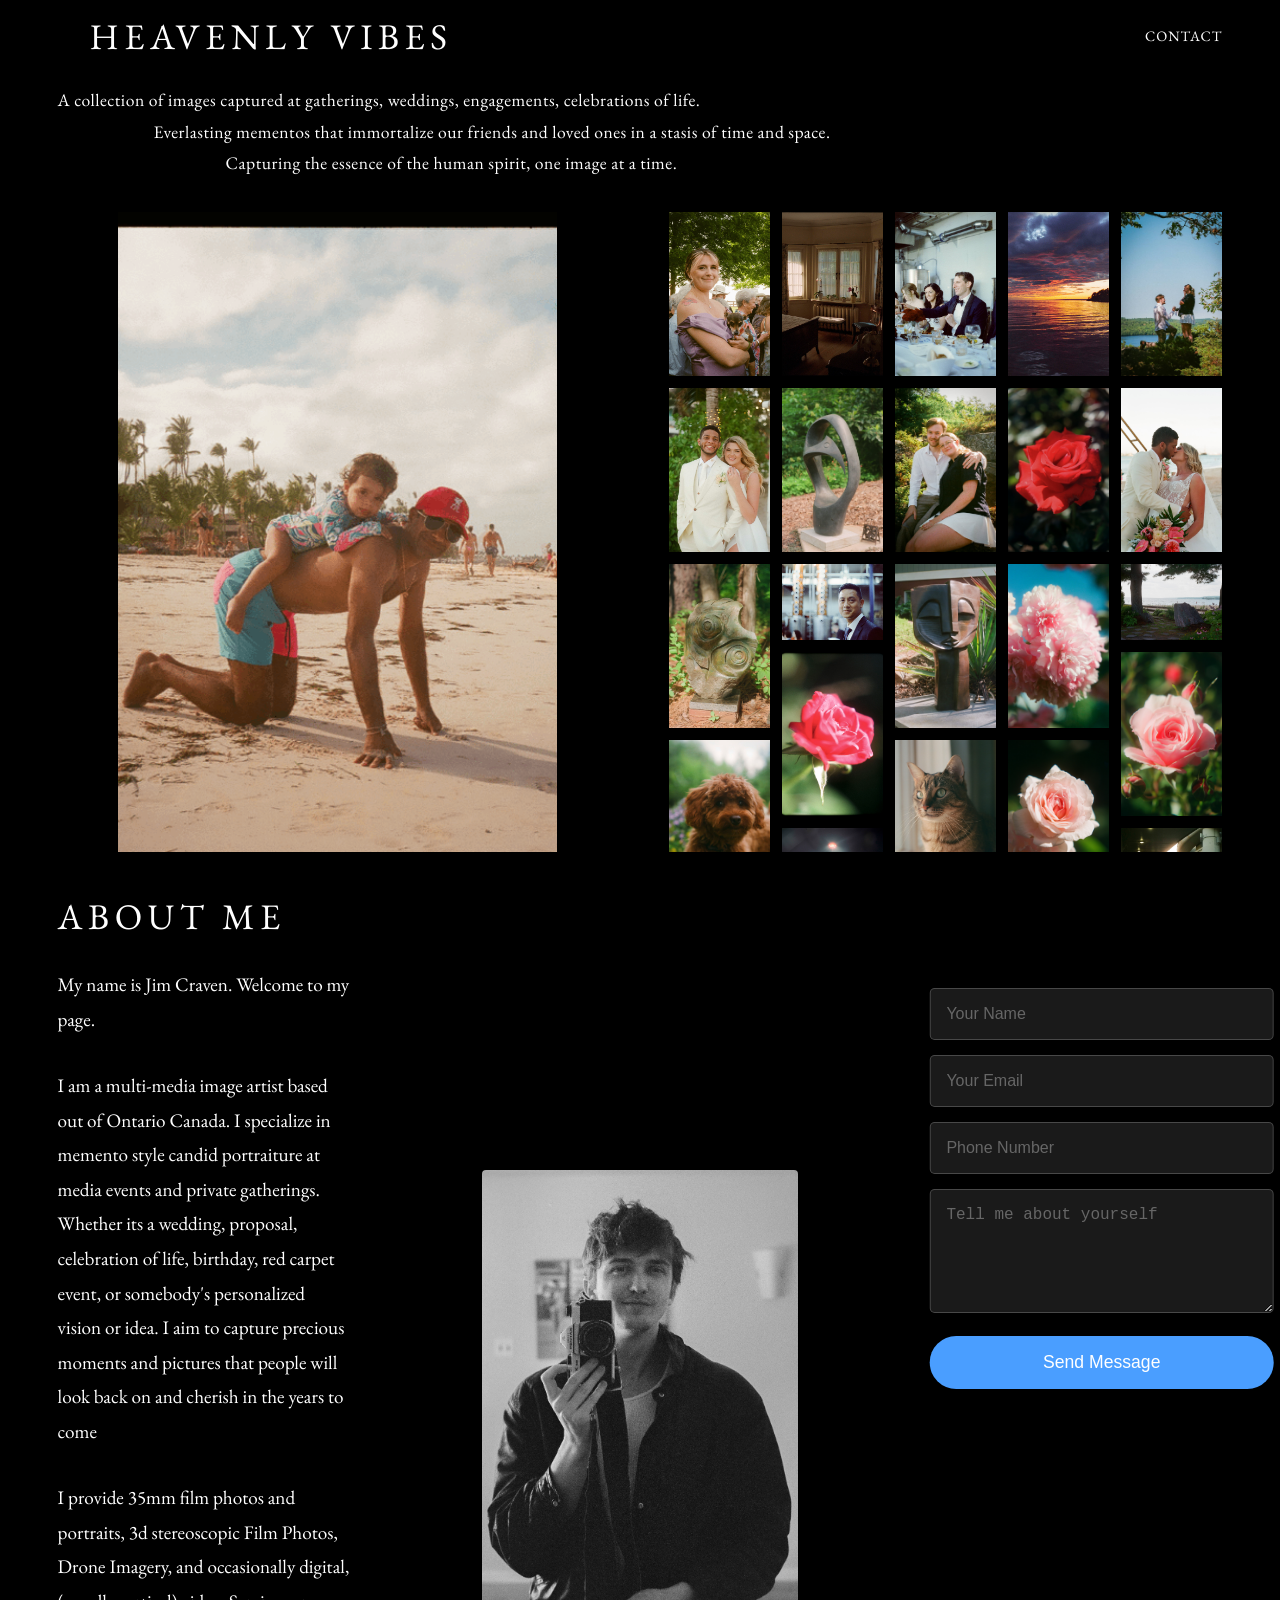
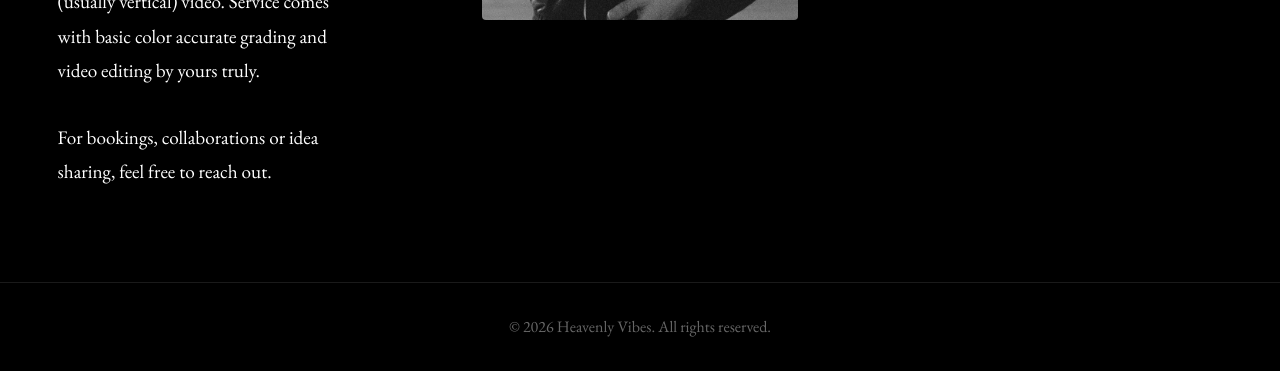
==== commit eeef618e: "Point flyer booking link to /y, add new gallery media, and refine hero animation Updates the candid " ====
--- a/index.html
+++ b/index.html
@@ -269,7 +269,7 @@
             <div class="contact-content">
                 <div class="contact-info">
                     <p>My name is Jim Craven. Welcome to my page.</p>
-                    <p>I am  multi media image artist based out of Ontario Canada. I specialize in memento style candid portraiture at media events and private gatherings. Whether its a wedding, proposal, celebration of life, birthday, red carpet event, or somebody's personalized vision or idea. I aim to capture precious moments and pictures that people will look back on and cherish in the years to come</p>
+                    <p>I am a multi-media image artist based out of Ontario Canada. I specialize in memento style candid portraiture at media events and private gatherings. Whether its a wedding, proposal, celebration of life, birthday, red carpet event, or somebody's personalized vision or idea. I aim to capture precious moments and pictures that people will look back on and cherish in the years to come</p>
                     <p>I provide 35mm film photos and portraits, 3d stereoscopic Film Photos, Drone Imagery, and occasionally digital, (usually vertical) video. Service comes with basic color accurate grading and video editing by yours truly.</p>
                     <p>For bookings, collaborations or idea sharing, feel free to reach out.</p>
                 </div>
